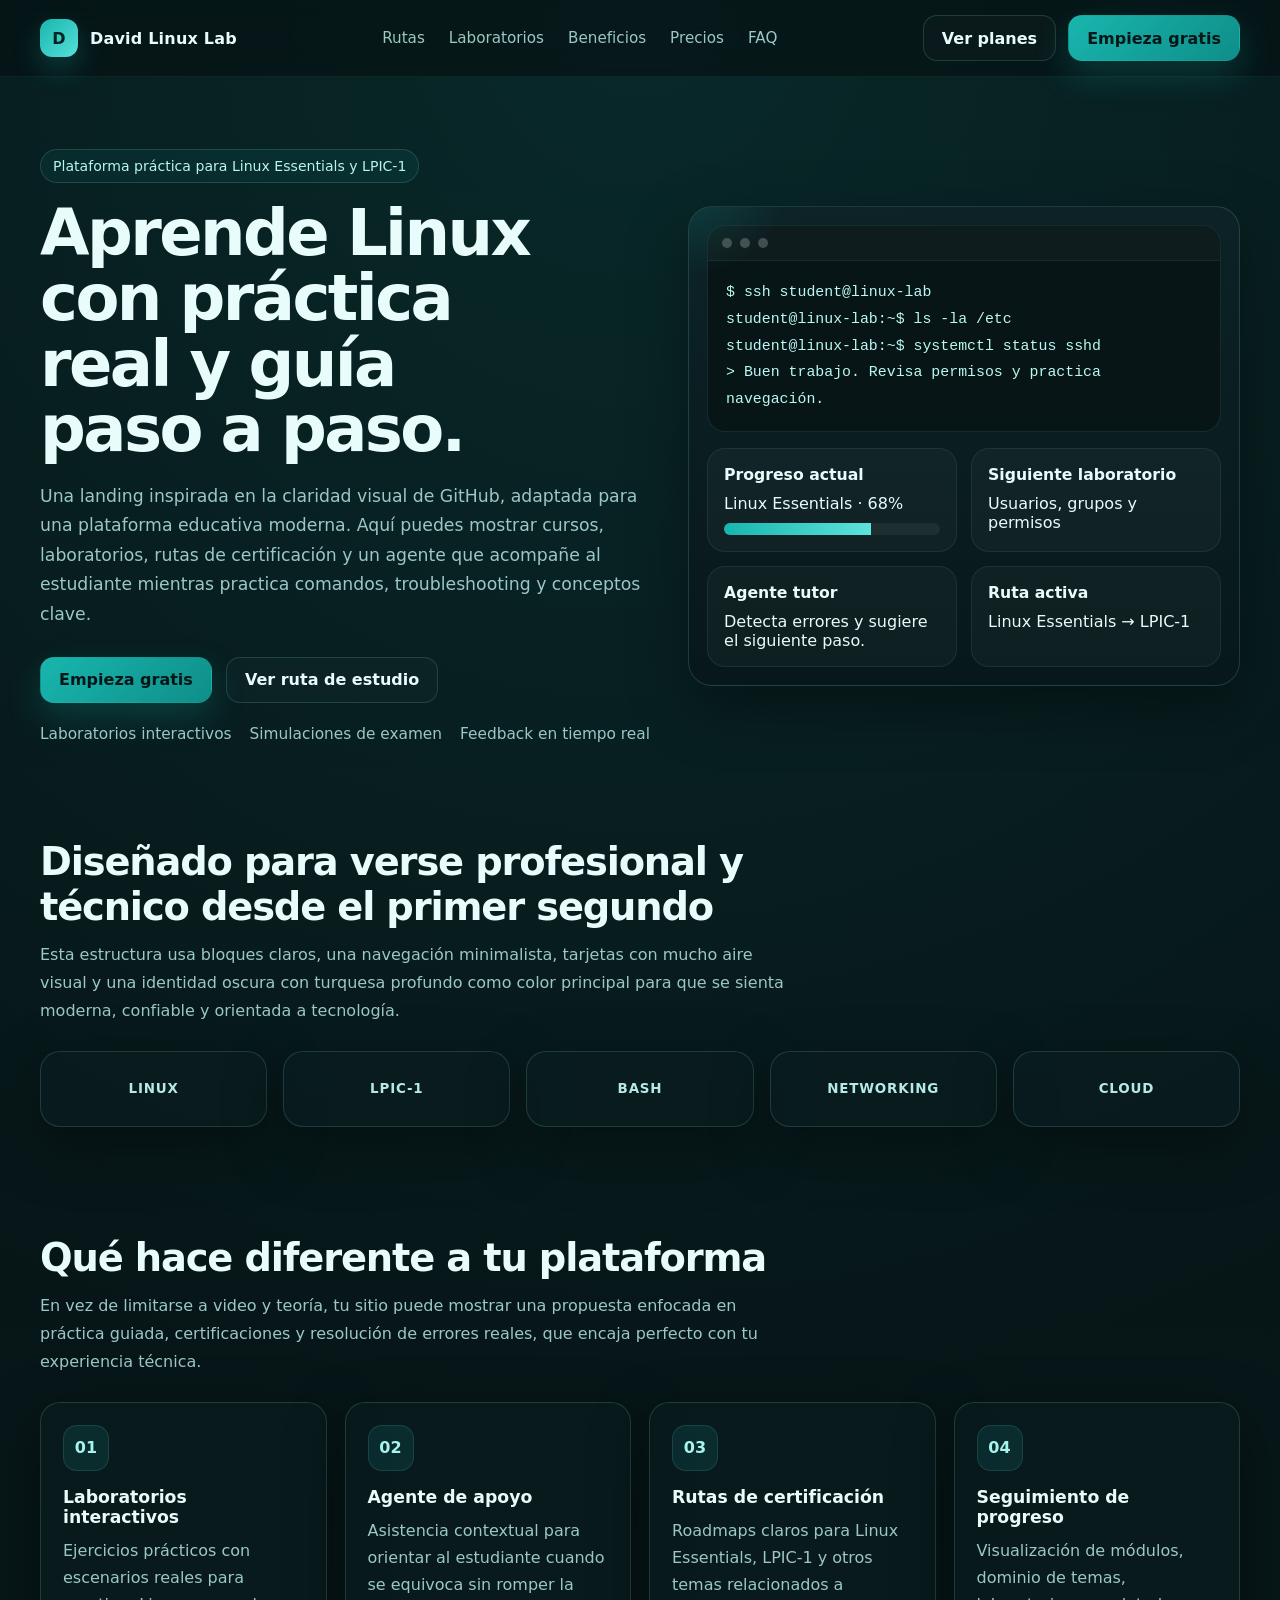
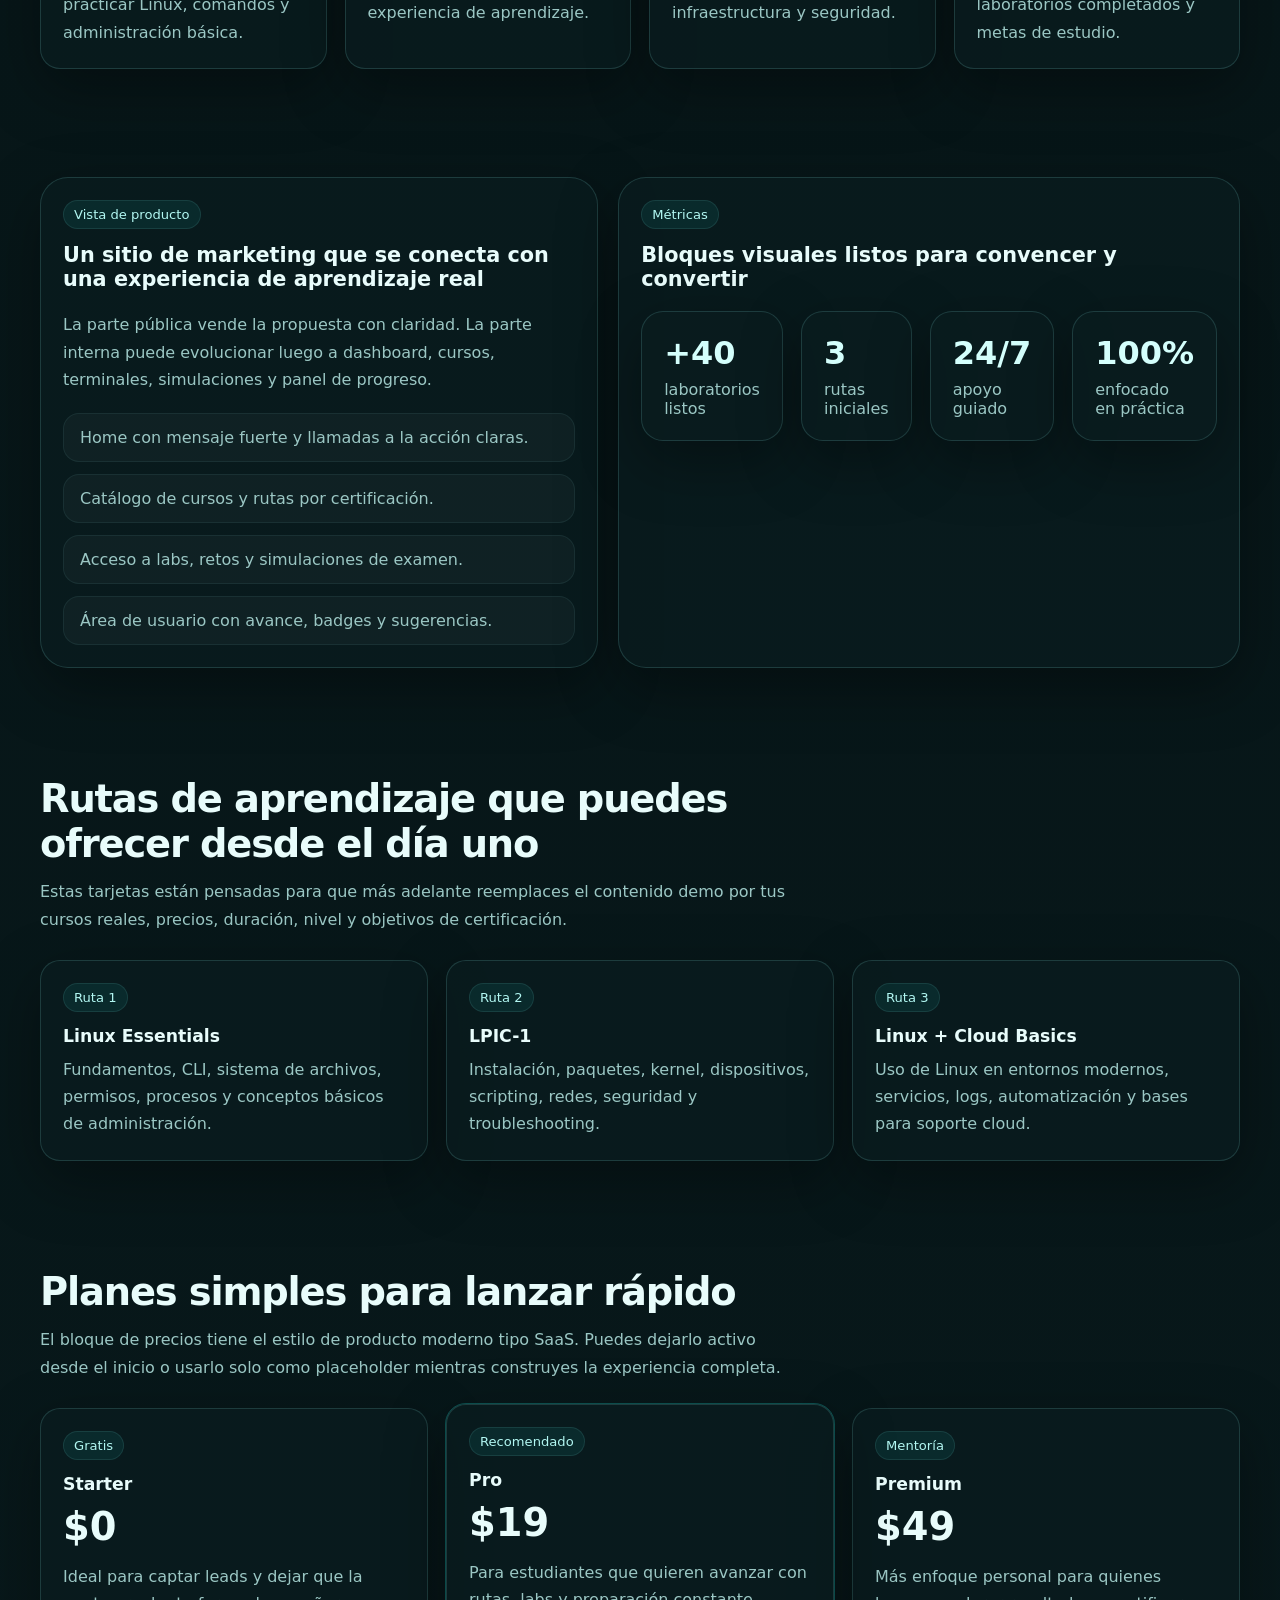
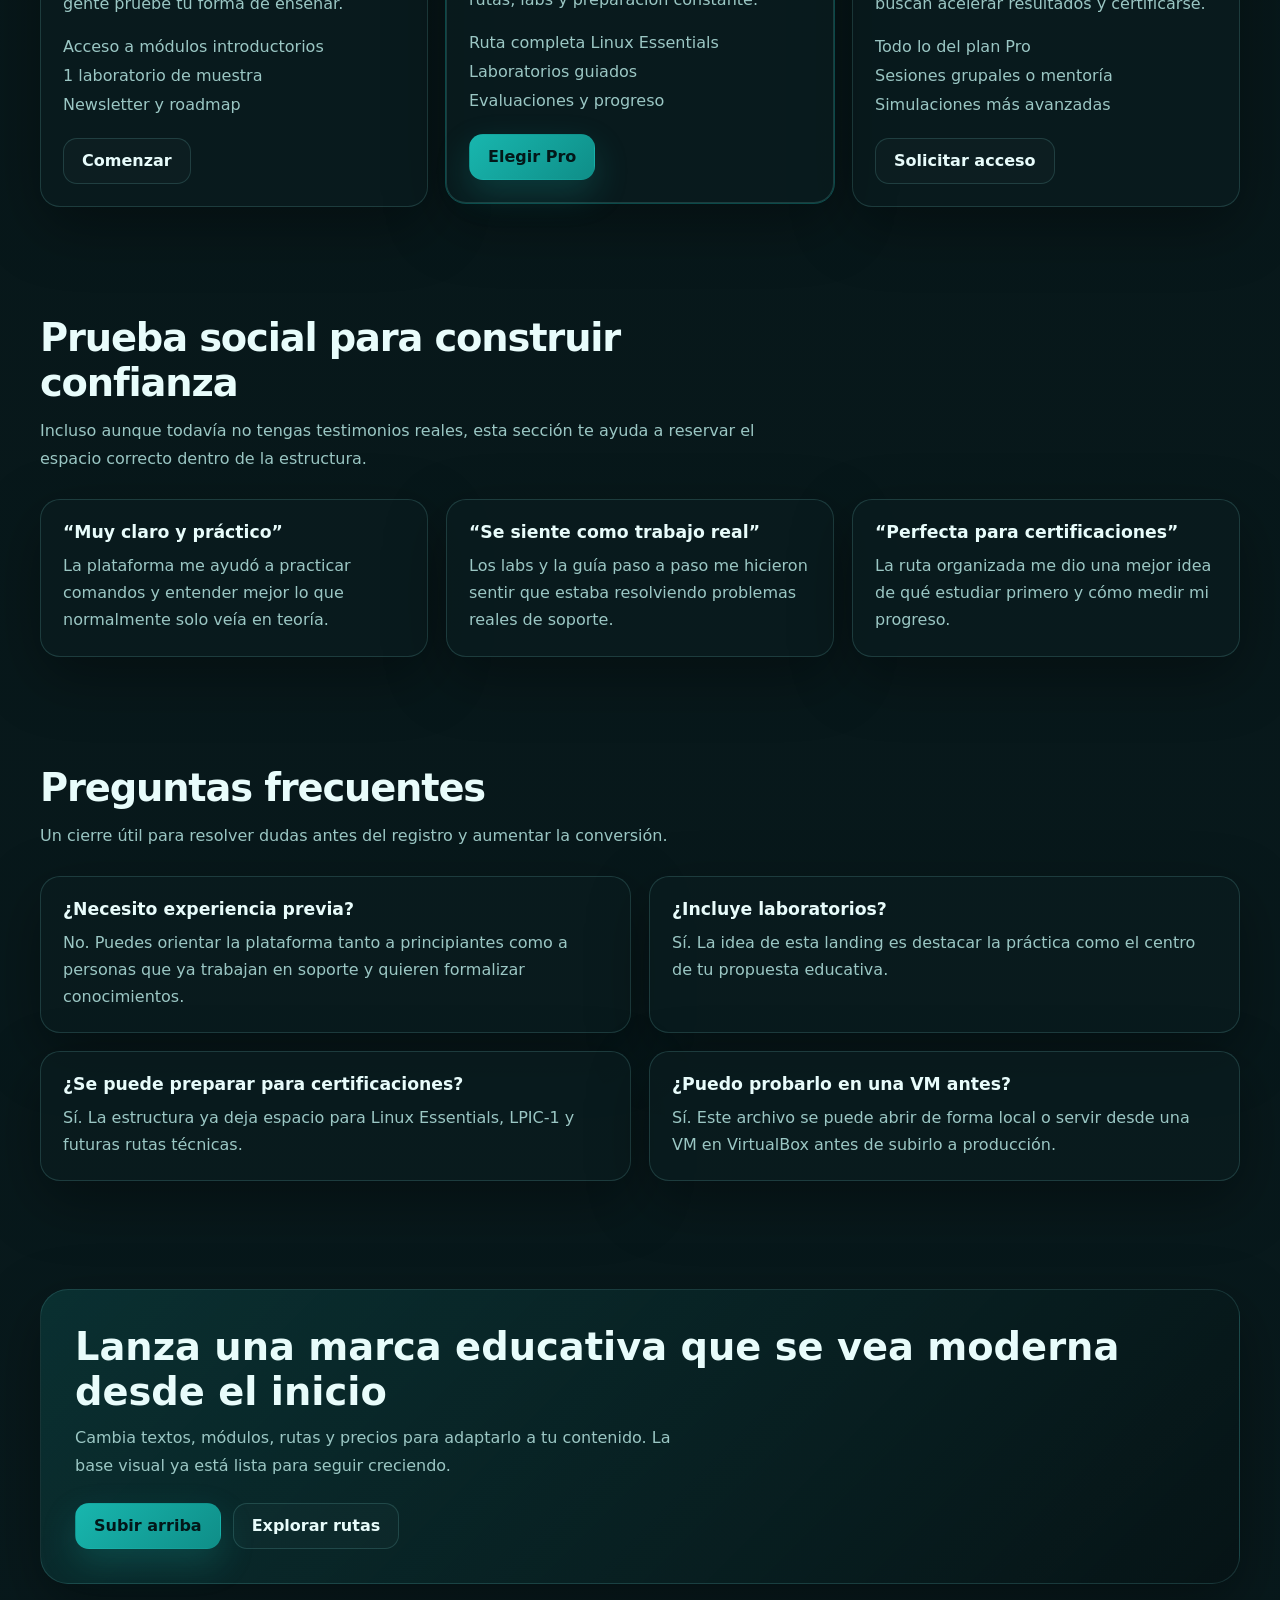
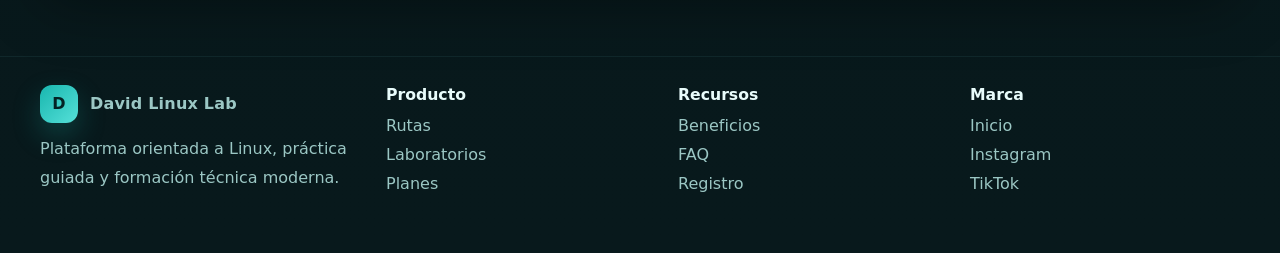
==== index.html @ fc34b19a "First implemenataion, adding 1 version of the HTML" ====
<!DOCTYPE html>
<html lang="es">
<head>
  <meta charset="UTF-8" />
  <meta name="viewport" content="width=device-width, initial-scale=1.0" />
  <title>Plataforma de Educación - Landing</title>
  <style>
    :root {
      --bg: #061214;
      --bg-soft: #0b1c1f;
      --panel: rgba(10, 28, 31, 0.72);
      --panel-strong: #0d2327;
      --text: #e8fcfb;
      --muted: #9bc7c4;
      --primary: #18b6ae;
      --primary-2: #0f8e88;
      --border: rgba(120, 213, 208, 0.18);
      --shadow: 0 20px 60px rgba(0, 0, 0, 0.35);
      --max: 1200px;
      --radius: 20px;
    }

    * { box-sizing: border-box; }
    html { scroll-behavior: smooth; }
    body {
      margin: 0;
      font-family: Inter, ui-sans-serif, system-ui, -apple-system, BlinkMacSystemFont, "Segoe UI", sans-serif;
      background:
        radial-gradient(circle at top, rgba(24, 182, 174, 0.14), transparent 28%),
        linear-gradient(180deg, #061214 0%, #071618 30%, #08191c 100%);
      color: var(--text);
    }

    a { color: inherit; text-decoration: none; }
    img { max-width: 100%; display: block; }

    .container {
      width: min(calc(100% - 32px), var(--max));
      margin: 0 auto;
    }

    .site-header {
      position: sticky;
      top: 0;
      z-index: 50;
      backdrop-filter: blur(14px);
      background: rgba(6, 18, 20, 0.72);
      border-bottom: 1px solid rgba(120, 213, 208, 0.08);
    }

    .nav {
      display: flex;
      align-items: center;
      justify-content: space-between;
      min-height: 76px;
      gap: 24px;
    }

    .brand {
      display: flex;
      align-items: center;
      gap: 12px;
      font-weight: 700;
      letter-spacing: 0.2px;
    }

    .brand-mark {
      width: 38px;
      height: 38px;
      border-radius: 12px;
      background: linear-gradient(135deg, var(--primary), #56e0d9);
      box-shadow: 0 12px 28px rgba(24, 182, 174, 0.25);
      display: grid;
      place-items: center;
      color: #042325;
      font-weight: 900;
    }

    .nav-links {
      display: flex;
      align-items: center;
      gap: 24px;
      color: var(--muted);
      font-size: 0.95rem;
    }

    .nav-links a:hover { color: var(--text); }

    .nav-actions {
      display: flex;
      gap: 12px;
      align-items: center;
    }

    .btn {
      display: inline-flex;
      align-items: center;
      justify-content: center;
      gap: 10px;
      height: 46px;
      padding: 0 18px;
      border-radius: 14px;
      border: 1px solid transparent;
      font-weight: 700;
      transition: 180ms ease;
      cursor: pointer;
      white-space: nowrap;
    }

    .btn-primary {
      background: linear-gradient(135deg, var(--primary), var(--primary-2));
      color: #031719;
      box-shadow: 0 14px 34px rgba(24, 182, 174, 0.22);
    }

    .btn-primary:hover { transform: translateY(-1px); }

    .btn-secondary {
      background: rgba(255,255,255,0.02);
      color: var(--text);
      border-color: var(--border);
    }

    .btn-secondary:hover {
      border-color: rgba(120, 213, 208, 0.32);
      background: rgba(255,255,255,0.04);
    }

    .hero {
      padding: 72px 0 42px;
    }

    .hero-grid {
      display: grid;
      grid-template-columns: 1.05fr 0.95fr;
      gap: 38px;
      align-items: center;
    }

    .eyebrow {
      display: inline-flex;
      align-items: center;
      gap: 10px;
      padding: 8px 12px;
      border-radius: 999px;
      border: 1px solid var(--border);
      color: #b9f4f0;
      background: rgba(24, 182, 174, 0.08);
      font-size: 0.88rem;
      margin-bottom: 18px;
    }

    h1 {
      margin: 0;
      font-size: clamp(2.6rem, 5vw, 4.8rem);
      line-height: 1.02;
      letter-spacing: -0.04em;
      max-width: 12ch;
    }

    .hero p {
      color: var(--muted);
      font-size: 1.08rem;
      line-height: 1.7;
      max-width: 62ch;
      margin: 20px 0 28px;
    }

    .hero-actions {
      display: flex;
      gap: 14px;
      flex-wrap: wrap;
      margin-bottom: 22px;
    }

    .hero-meta {
      display: flex;
      flex-wrap: wrap;
      gap: 18px;
      color: var(--muted);
      font-size: 0.96rem;
    }

    .hero-card {
      background: linear-gradient(180deg, rgba(13, 35, 39, 0.95), rgba(8, 24, 26, 0.95));
      border: 1px solid var(--border);
      border-radius: 24px;
      padding: 18px;
      box-shadow: var(--shadow);
      position: relative;
      overflow: hidden;
    }

    .hero-card::before {
      content: "";
      position: absolute;
      inset: -30% auto auto -20%;
      width: 220px;
      height: 220px;
      background: radial-gradient(circle, rgba(24, 182, 174, 0.22), transparent 65%);
      pointer-events: none;
    }

    .terminal {
      background: #071517;
      border: 1px solid rgba(120, 213, 208, 0.12);
      border-radius: 18px;
      overflow: hidden;
      margin-bottom: 16px;
    }

    .terminal-bar {
      display: flex;
      align-items: center;
      gap: 8px;
      padding: 12px 14px;
      background: rgba(255,255,255,0.03);
      border-bottom: 1px solid rgba(120, 213, 208, 0.08);
    }

    .dot {
      width: 10px;
      height: 10px;
      border-radius: 999px;
      background: rgba(255,255,255,0.22);
    }

    .terminal-body {
      padding: 18px;
      font-family: ui-monospace, SFMono-Regular, Menlo, Monaco, Consolas, monospace;
      color: #baf8f3;
      font-size: 0.93rem;
      line-height: 1.8;
    }

    .dashboard-grid {
      display: grid;
      grid-template-columns: 1fr 1fr;
      gap: 14px;
    }

    .mini-card {
      background: rgba(255,255,255,0.03);
      border: 1px solid rgba(120, 213, 208, 0.1);
      border-radius: 18px;
      padding: 16px;
    }

    .mini-card h4 {
      margin: 0 0 10px;
      font-size: 0.98rem;
    }

    .progress {
      height: 12px;
      background: rgba(255,255,255,0.06);
      border-radius: 999px;
      overflow: hidden;
      margin-top: 10px;
    }

    .progress > span {
      display: block;
      width: 68%;
      height: 100%;
      background: linear-gradient(90deg, var(--primary), #5ce3dc);
    }

    .section {
      padding: 54px 0;
    }

    .section-heading {
      max-width: 760px;
      margin-bottom: 26px;
    }

    .section-heading h2 {
      margin: 0 0 12px;
      font-size: clamp(2rem, 3vw, 3rem);
      letter-spacing: -0.03em;
    }

    .section-heading p {
      margin: 0;
      color: var(--muted);
      line-height: 1.75;
    }

    .logos {
      display: grid;
      grid-template-columns: repeat(5, 1fr);
      gap: 16px;
    }

    .logo-box,
    .feature-card,
    .path-card,
    .pricing-card,
    .testimonial,
    .faq-item {
      background: var(--panel);
      border: 1px solid var(--border);
      border-radius: var(--radius);
      box-shadow: var(--shadow);
    }

    .logo-box {
      min-height: 76px;
      display: grid;
      place-items: center;
      color: #b4e9e6;
      font-weight: 700;
      letter-spacing: 0.06em;
      text-transform: uppercase;
      font-size: 0.84rem;
    }

    .feature-grid,
    .paths-grid,
    .pricing-grid,
    .testimonial-grid,
    .faq-grid,
    .stats-grid {
      display: grid;
      gap: 18px;
    }

    .feature-grid {
      grid-template-columns: repeat(4, 1fr);
    }

    .feature-card,
    .path-card,
    .pricing-card,
    .testimonial,
    .faq-item {
      padding: 22px;
    }

    .feature-icon {
      width: 46px;
      height: 46px;
      display: grid;
      place-items: center;
      border-radius: 14px;
      margin-bottom: 16px;
      background: rgba(24, 182, 174, 0.12);
      border: 1px solid rgba(120, 213, 208, 0.14);
      color: #a7f4ef;
      font-weight: 800;
    }

    .feature-card h3,
    .path-card h3,
    .pricing-card h3,
    .testimonial h3,
    .faq-item h3 {
      margin: 0 0 10px;
      font-size: 1.08rem;
    }

    .feature-card p,
    .path-card p,
    .pricing-card p,
    .testimonial p,
    .faq-item p {
      margin: 0;
      color: var(--muted);
      line-height: 1.7;
    }

    .showcase {
      display: grid;
      grid-template-columns: 1fr 1fr;
      gap: 20px;
      align-items: stretch;
    }

    .showcase-panel {
      background: var(--panel);
      border: 1px solid var(--border);
      border-radius: 28px;
      padding: 22px;
      box-shadow: var(--shadow);
    }

    .showcase-panel h3 {
      margin-top: 0;
      font-size: 1.3rem;
    }

    .showcase-list {
      display: grid;
      gap: 12px;
      margin-top: 20px;
    }

    .showcase-item {
      padding: 14px 16px;
      border-radius: 16px;
      background: rgba(255,255,255,0.03);
      border: 1px solid rgba(120, 213, 208, 0.09);
      color: var(--muted);
    }

    .stats-grid {
      grid-template-columns: repeat(4, 1fr);
      margin-top: 20px;
    }

    .stat-card {
      padding: 22px;
      border-radius: 22px;
      background: var(--panel);
      border: 1px solid var(--border);
      box-shadow: var(--shadow);
    }

    .stat-card strong {
      display: block;
      font-size: 2rem;
      margin-bottom: 8px;
      color: #d4fffc;
    }

    .paths-grid {
      grid-template-columns: repeat(3, 1fr);
    }

    .tag {
      display: inline-flex;
      padding: 6px 10px;
      border-radius: 999px;
      background: rgba(24, 182, 174, 0.1);
      border: 1px solid rgba(120, 213, 208, 0.12);
      color: #b2f7f2;
      font-size: 0.82rem;
      margin-bottom: 14px;
    }

    .pricing-grid {
      grid-template-columns: repeat(3, 1fr);
      align-items: stretch;
    }

    .pricing-card.featured {
      outline: 1px solid rgba(24, 182, 174, 0.35);
      transform: translateY(-4px);
    }

    .price {
      font-size: 2.4rem;
      font-weight: 800;
      margin: 10px 0 14px;
    }

    .pricing-list {
      display: grid;
      gap: 10px;
      margin: 20px 0 24px;
      color: var(--muted);
    }

    .testimonial-grid {
      grid-template-columns: repeat(3, 1fr);
    }

    .faq-grid {
      grid-template-columns: 1fr 1fr;
    }

    .cta {
      padding-bottom: 72px;
    }

    .cta-box {
      background: linear-gradient(135deg, rgba(24, 182, 174, 0.15), rgba(6, 18, 20, 0.7));
      border: 1px solid rgba(120, 213, 208, 0.16);
      border-radius: 28px;
      padding: 34px;
      box-shadow: var(--shadow);
      display: flex;
      align-items: center;
      justify-content: space-between;
      gap: 24px;
      flex-wrap: wrap;
    }

    .site-footer {
      border-top: 1px solid rgba(120, 213, 208, 0.08);
      padding: 28px 0 50px;
      color: var(--muted);
    }

    .footer-grid {
      display: grid;
      grid-template-columns: 1.2fr 1fr 1fr 1fr;
      gap: 22px;
    }

    .footer-grid h4 {
      margin: 0 0 12px;
      color: var(--text);
      font-size: 0.98rem;
    }

    .footer-grid a {
      display: block;
      color: var(--muted);
      margin-bottom: 10px;
    }

    .footer-grid a:hover { color: var(--text); }

    .mobile-toggle {
      display: none;
      background: transparent;
      border: 1px solid var(--border);
      color: var(--text);
      width: 46px;
      height: 46px;
      border-radius: 14px;
      cursor: pointer;
    }

    @media (max-width: 1024px) {
      .hero-grid,
      .showcase,
      .feature-grid,
      .paths-grid,
      .pricing-grid,
      .testimonial-grid,
      .stats-grid,
      .footer-grid,
      .logos,
      .faq-grid {
        grid-template-columns: 1fr 1fr;
      }

      .hero-grid { grid-template-columns: 1fr; }
    }

    @media (max-width: 760px) {
      .nav-links,
      .nav-actions .btn-secondary {
        display: none;
      }

      .mobile-toggle { display: inline-grid; place-items: center; }

      .nav.menu-open .nav-links {
        display: grid;
        position: absolute;
        left: 16px;
        right: 16px;
        top: 82px;
        background: rgba(6, 18, 20, 0.98);
        border: 1px solid var(--border);
        border-radius: 18px;
        padding: 18px;
        gap: 14px;
      }

      .logos,
      .feature-grid,
      .paths-grid,
      .pricing-grid,
      .testimonial-grid,
      .stats-grid,
      .footer-grid,
      .faq-grid,
      .dashboard-grid {
        grid-template-columns: 1fr;
      }

      .cta-box { padding: 24px; }
      .hero { padding-top: 48px; }
      h1 { max-width: 100%; }
    }
  </style>
</head>
<body>
  <header class="site-header">
    <div class="container nav" id="nav">
      <a class="brand" href="#inicio">
        <span class="brand-mark">D</span>
        <span>David Linux Lab</span>
      </a>

      <nav class="nav-links">
        <a href="#rutas">Rutas</a>
        <a href="#labs">Laboratorios</a>
        <a href="#beneficios">Beneficios</a>
        <a href="#precios">Precios</a>
        <a href="#faq">FAQ</a>
      </nav>

      <div class="nav-actions">
        <a class="btn btn-secondary" href="#precios">Ver planes</a>
        <a class="btn btn-primary" href="#cta">Empieza gratis</a>
        <button class="mobile-toggle" id="mobileToggle" aria-label="Abrir menú">☰</button>
      </div>
    </div>
  </header>

  <main>
    <section class="hero" id="inicio">
      <div class="container hero-grid">
        <div>
          <div class="eyebrow">Plataforma práctica para Linux Essentials y LPIC-1</div>
          <h1>Aprende Linux con práctica real y guía paso a paso.</h1>
          <p>
            Una landing inspirada en la claridad visual de GitHub, adaptada para una plataforma educativa moderna.
            Aquí puedes mostrar cursos, laboratorios, rutas de certificación y un agente que acompañe al estudiante
            mientras practica comandos, troubleshooting y conceptos clave.
          </p>

          <div class="hero-actions">
            <a class="btn btn-primary" href="#cta">Empieza gratis</a>
            <a class="btn btn-secondary" href="#rutas">Ver ruta de estudio</a>
          </div>

          <div class="hero-meta">
            <span>Laboratorios interactivos</span>
            <span>Simulaciones de examen</span>
            <span>Feedback en tiempo real</span>
          </div>
        </div>

        <div class="hero-card">
          <div class="terminal">
            <div class="terminal-bar">
              <span class="dot"></span>
              <span class="dot"></span>
              <span class="dot"></span>
            </div>
            <div class="terminal-body">
              <div>$ ssh student@linux-lab</div>
              <div>student@linux-lab:~$ ls -la /etc</div>
              <div>student@linux-lab:~$ systemctl status sshd</div>
              <div>> Buen trabajo. Revisa permisos y practica navegación.</div>
            </div>
          </div>

          <div class="dashboard-grid">
            <div class="mini-card">
              <h4>Progreso actual</h4>
              <div>Linux Essentials · 68%</div>
              <div class="progress"><span></span></div>
            </div>
            <div class="mini-card">
              <h4>Siguiente laboratorio</h4>
              <div>Usuarios, grupos y permisos</div>
            </div>
            <div class="mini-card">
              <h4>Agente tutor</h4>
              <div>Detecta errores y sugiere el siguiente paso.</div>
            </div>
            <div class="mini-card">
              <h4>Ruta activa</h4>
              <div>Linux Essentials → LPIC-1</div>
            </div>
          </div>
        </div>
      </div>
    </section>

    <section class="section">
      <div class="container">
        <div class="section-heading">
          <h2>Diseñado para verse profesional y técnico desde el primer segundo</h2>
          <p>
            Esta estructura usa bloques claros, una navegación minimalista, tarjetas con mucho aire visual y una identidad
            oscura con turquesa profundo como color principal para que se sienta moderna, confiable y orientada a tecnología.
          </p>
        </div>
        <div class="logos">
          <div class="logo-box">Linux</div>
          <div class="logo-box">LPIC-1</div>
          <div class="logo-box">Bash</div>
          <div class="logo-box">Networking</div>
          <div class="logo-box">Cloud</div>
        </div>
      </div>
    </section>

    <section class="section" id="beneficios">
      <div class="container">
        <div class="section-heading">
          <h2>Qué hace diferente a tu plataforma</h2>
          <p>
            En vez de limitarse a video y teoría, tu sitio puede mostrar una propuesta enfocada en práctica guiada, certificaciones
            y resolución de errores reales, que encaja perfecto con tu experiencia técnica.
          </p>
        </div>

        <div class="feature-grid">
          <article class="feature-card">
            <div class="feature-icon">01</div>
            <h3>Laboratorios interactivos</h3>
            <p>Ejercicios prácticos con escenarios reales para practicar Linux, comandos y administración básica.</p>
          </article>
          <article class="feature-card">
            <div class="feature-icon">02</div>
            <h3>Agente de apoyo</h3>
            <p>Asistencia contextual para orientar al estudiante cuando se equivoca sin romper la experiencia de aprendizaje.</p>
          </article>
          <article class="feature-card">
            <div class="feature-icon">03</div>
            <h3>Rutas de certificación</h3>
            <p>Roadmaps claros para Linux Essentials, LPIC-1 y otros temas relacionados a infraestructura y seguridad.</p>
          </article>
          <article class="feature-card">
            <div class="feature-icon">04</div>
            <h3>Seguimiento de progreso</h3>
            <p>Visualización de módulos, dominio de temas, laboratorios completados y metas de estudio.</p>
          </article>
        </div>
      </div>
    </section>

    <section class="section" id="labs">
      <div class="container showcase">
        <div class="showcase-panel">
          <span class="tag">Vista de producto</span>
          <h3>Un sitio de marketing que se conecta con una experiencia de aprendizaje real</h3>
          <p style="color: var(--muted); line-height: 1.7;">
            La parte pública vende la propuesta con claridad. La parte interna puede evolucionar luego a dashboard, cursos,
            terminales, simulaciones y panel de progreso.
          </p>
          <div class="showcase-list">
            <div class="showcase-item">Home con mensaje fuerte y llamadas a la acción claras.</div>
            <div class="showcase-item">Catálogo de cursos y rutas por certificación.</div>
            <div class="showcase-item">Acceso a labs, retos y simulaciones de examen.</div>
            <div class="showcase-item">Área de usuario con avance, badges y sugerencias.</div>
          </div>
        </div>

        <div class="showcase-panel">
          <span class="tag">Métricas</span>
          <h3>Bloques visuales listos para convencer y convertir</h3>
          <div class="stats-grid">
            <div class="stat-card">
              <strong>+40</strong>
              <span style="color: var(--muted);">laboratorios listos</span>
            </div>
            <div class="stat-card">
              <strong>3</strong>
              <span style="color: var(--muted);">rutas iniciales</span>
            </div>
            <div class="stat-card">
              <strong>24/7</strong>
              <span style="color: var(--muted);">apoyo guiado</span>
            </div>
            <div class="stat-card">
              <strong>100%</strong>
              <span style="color: var(--muted);">enfocado en práctica</span>
            </div>
          </div>
        </div>
      </div>
    </section>

    <section class="section" id="rutas">
      <div class="container">
        <div class="section-heading">
          <h2>Rutas de aprendizaje que puedes ofrecer desde el día uno</h2>
          <p>
            Estas tarjetas están pensadas para que más adelante reemplaces el contenido demo por tus cursos reales,
            precios, duración, nivel y objetivos de certificación.
          </p>
        </div>

        <div class="paths-grid">
          <article class="path-card">
            <span class="tag">Ruta 1</span>
            <h3>Linux Essentials</h3>
            <p>Fundamentos, CLI, sistema de archivos, permisos, procesos y conceptos básicos de administración.</p>
          </article>
          <article class="path-card">
            <span class="tag">Ruta 2</span>
            <h3>LPIC-1</h3>
            <p>Instalación, paquetes, kernel, dispositivos, scripting, redes, seguridad y troubleshooting.</p>
          </article>
          <article class="path-card">
            <span class="tag">Ruta 3</span>
            <h3>Linux + Cloud Basics</h3>
            <p>Uso de Linux en entornos modernos, servicios, logs, automatización y bases para soporte cloud.</p>
          </article>
        </div>
      </div>
    </section>

    <section class="section" id="precios">
      <div class="container">
        <div class="section-heading">
          <h2>Planes simples para lanzar rápido</h2>
          <p>
            El bloque de precios tiene el estilo de producto moderno tipo SaaS. Puedes dejarlo activo desde el inicio o usarlo
            solo como placeholder mientras construyes la experiencia completa.
          </p>
        </div>

        <div class="pricing-grid">
          <article class="pricing-card">
            <span class="tag">Gratis</span>
            <h3>Starter</h3>
            <div class="price">$0</div>
            <p>Ideal para captar leads y dejar que la gente pruebe tu forma de enseñar.</p>
            <div class="pricing-list">
              <span>Acceso a módulos introductorios</span>
              <span>1 laboratorio de muestra</span>
              <span>Newsletter y roadmap</span>
            </div>
            <a class="btn btn-secondary" href="#cta">Comenzar</a>
          </article>

          <article class="pricing-card featured">
            <span class="tag">Recomendado</span>
            <h3>Pro</h3>
            <div class="price">$19</div>
            <p>Para estudiantes que quieren avanzar con rutas, labs y preparación constante.</p>
            <div class="pricing-list">
              <span>Ruta completa Linux Essentials</span>
              <span>Laboratorios guiados</span>
              <span>Evaluaciones y progreso</span>
            </div>
            <a class="btn btn-primary" href="#cta">Elegir Pro</a>
          </article>

          <article class="pricing-card">
            <span class="tag">Mentoría</span>
            <h3>Premium</h3>
            <div class="price">$49</div>
            <p>Más enfoque personal para quienes buscan acelerar resultados y certificarse.</p>
            <div class="pricing-list">
              <span>Todo lo del plan Pro</span>
              <span>Sesiones grupales o mentoría</span>
              <span>Simulaciones más avanzadas</span>
            </div>
            <a class="btn btn-secondary" href="#cta">Solicitar acceso</a>
          </article>
        </div>
      </div>
    </section>

    <section class="section">
      <div class="container">
        <div class="section-heading">
          <h2>Prueba social para construir confianza</h2>
          <p>
            Incluso aunque todavía no tengas testimonios reales, esta sección te ayuda a reservar el espacio correcto dentro de la estructura.
          </p>
        </div>

        <div class="testimonial-grid">
          <article class="testimonial">
            <h3>“Muy claro y práctico”</h3>
            <p>La plataforma me ayudó a practicar comandos y entender mejor lo que normalmente solo veía en teoría.</p>
          </article>
          <article class="testimonial">
            <h3>“Se siente como trabajo real”</h3>
            <p>Los labs y la guía paso a paso me hicieron sentir que estaba resolviendo problemas reales de soporte.</p>
          </article>
          <article class="testimonial">
            <h3>“Perfecta para certificaciones”</h3>
            <p>La ruta organizada me dio una mejor idea de qué estudiar primero y cómo medir mi progreso.</p>
          </article>
        </div>
      </div>
    </section>

    <section class="section" id="faq">
      <div class="container">
        <div class="section-heading">
          <h2>Preguntas frecuentes</h2>
          <p>Un cierre útil para resolver dudas antes del registro y aumentar la conversión.</p>
        </div>

        <div class="faq-grid">
          <article class="faq-item">
            <h3>¿Necesito experiencia previa?</h3>
            <p>No. Puedes orientar la plataforma tanto a principiantes como a personas que ya trabajan en soporte y quieren formalizar conocimientos.</p>
          </article>
          <article class="faq-item">
            <h3>¿Incluye laboratorios?</h3>
            <p>Sí. La idea de esta landing es destacar la práctica como el centro de tu propuesta educativa.</p>
          </article>
          <article class="faq-item">
            <h3>¿Se puede preparar para certificaciones?</h3>
            <p>Sí. La estructura ya deja espacio para Linux Essentials, LPIC-1 y futuras rutas técnicas.</p>
          </article>
          <article class="faq-item">
            <h3>¿Puedo probarlo en una VM antes?</h3>
            <p>Sí. Este archivo se puede abrir de forma local o servir desde una VM en VirtualBox antes de subirlo a producción.</p>
          </article>
        </div>
      </div>
    </section>

    <section class="section cta" id="cta">
      <div class="container">
        <div class="cta-box">
          <div>
            <h2 style="margin:0 0 10px; font-size: clamp(1.8rem, 3vw, 2.6rem);">Lanza una marca educativa que se vea moderna desde el inicio</h2>
            <p style="margin:0; color: var(--muted); line-height: 1.7; max-width: 60ch;">
              Cambia textos, módulos, rutas y precios para adaptarlo a tu contenido. La base visual ya está lista para seguir creciendo.
            </p>
          </div>
          <div style="display:flex; gap: 12px; flex-wrap: wrap;">
            <a class="btn btn-primary" href="#inicio">Subir arriba</a>
            <a class="btn btn-secondary" href="#rutas">Explorar rutas</a>
          </div>
        </div>
      </div>
    </section>
  </main>

  <footer class="site-footer">
    <div class="container footer-grid">
      <div>
        <div class="brand" style="margin-bottom: 12px;">
          <span class="brand-mark">D</span>
          <span>David Linux Lab</span>
        </div>
        <p style="margin:0; line-height:1.8; color: var(--muted);">
          Plataforma orientada a Linux, práctica guiada y formación técnica moderna.
        </p>
      </div>
      <div>
        <h4>Producto</h4>
        <a href="#rutas">Rutas</a>
        <a href="#labs">Laboratorios</a>
        <a href="#precios">Planes</a>
      </div>
      <div>
        <h4>Recursos</h4>
        <a href="#beneficios">Beneficios</a>
        <a href="#faq">FAQ</a>
        <a href="#cta">Registro</a>
      </div>
      <div>
        <h4>Marca</h4>
        <a href="#inicio">Inicio</a>
        <a href="#">Instagram</a>
        <a href="#">TikTok</a>
      </div>
    </div>
  </footer>

  <script>
    const nav = document.getElementById('nav');
    const mobileToggle = document.getElementById('mobileToggle');

    mobileToggle?.addEventListener('click', () => {
      nav.classList.toggle('menu-open');
    });
  </script>
</body>
</html>
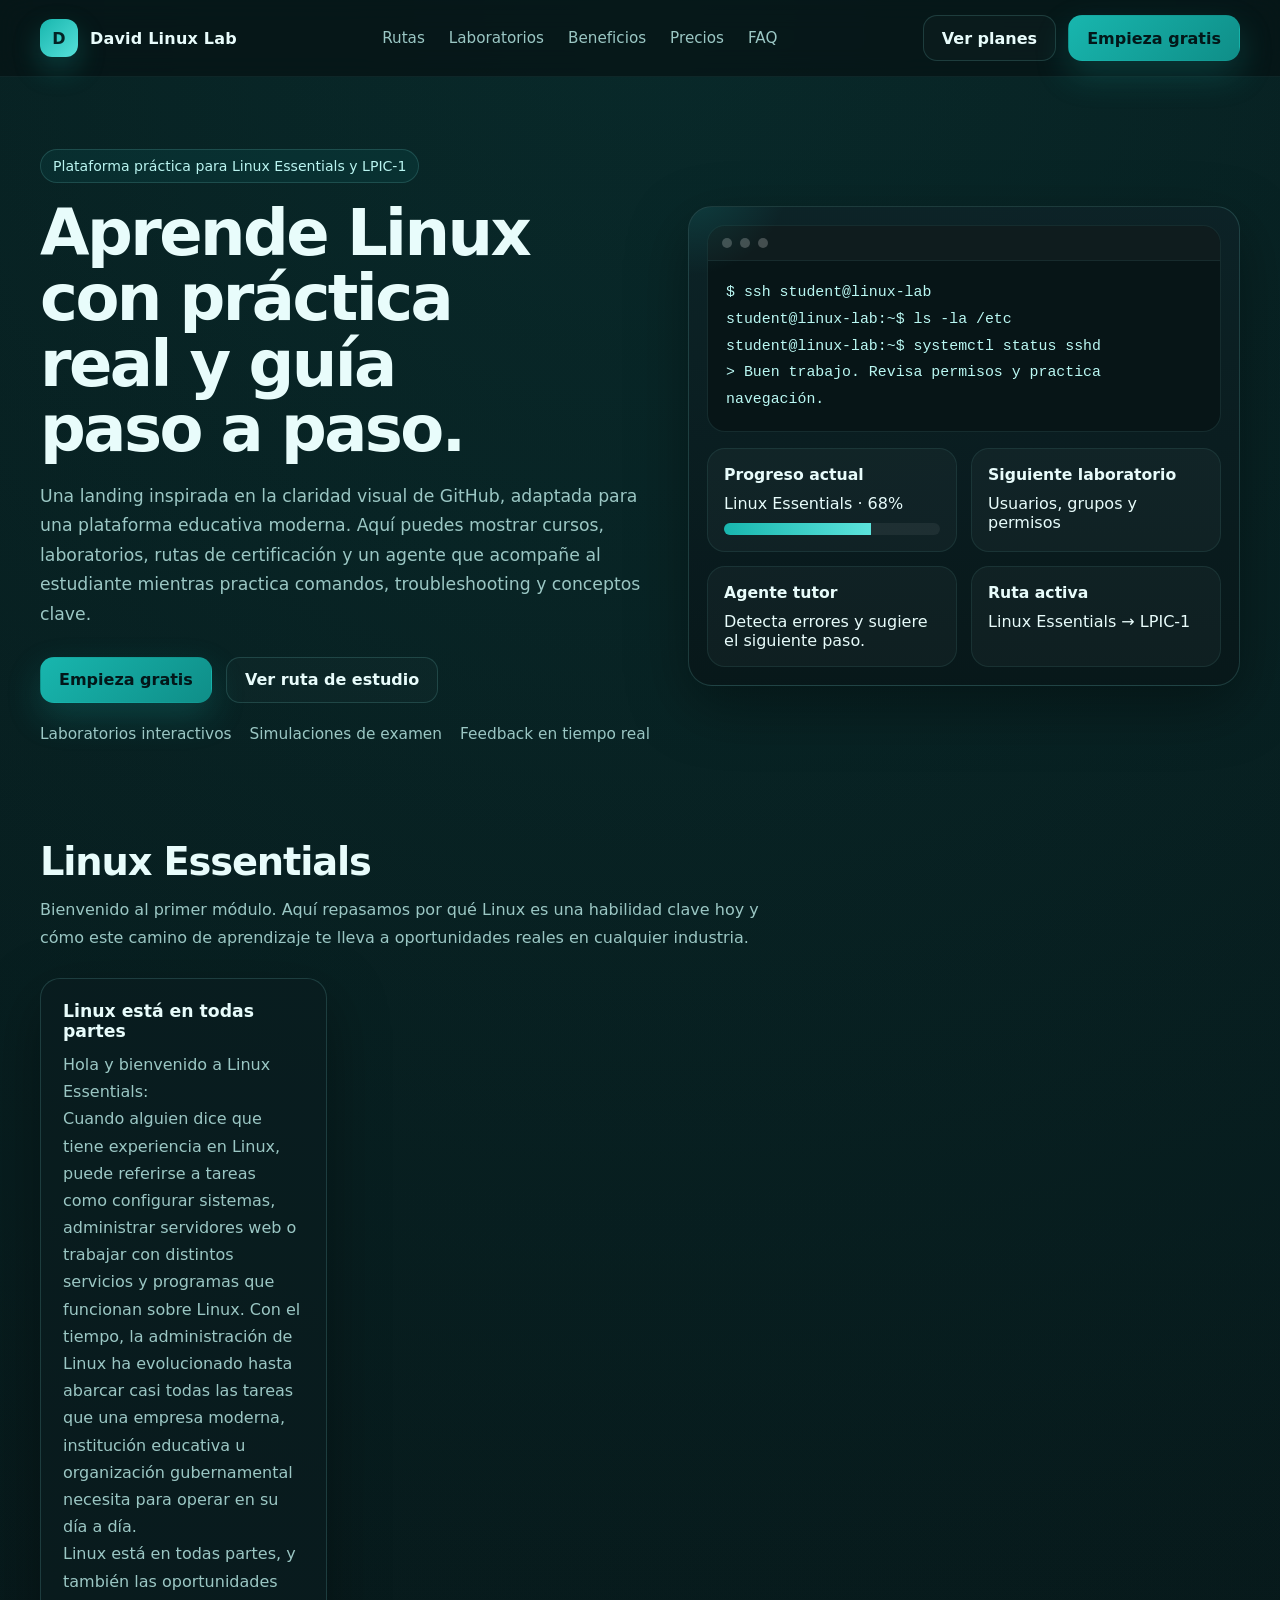
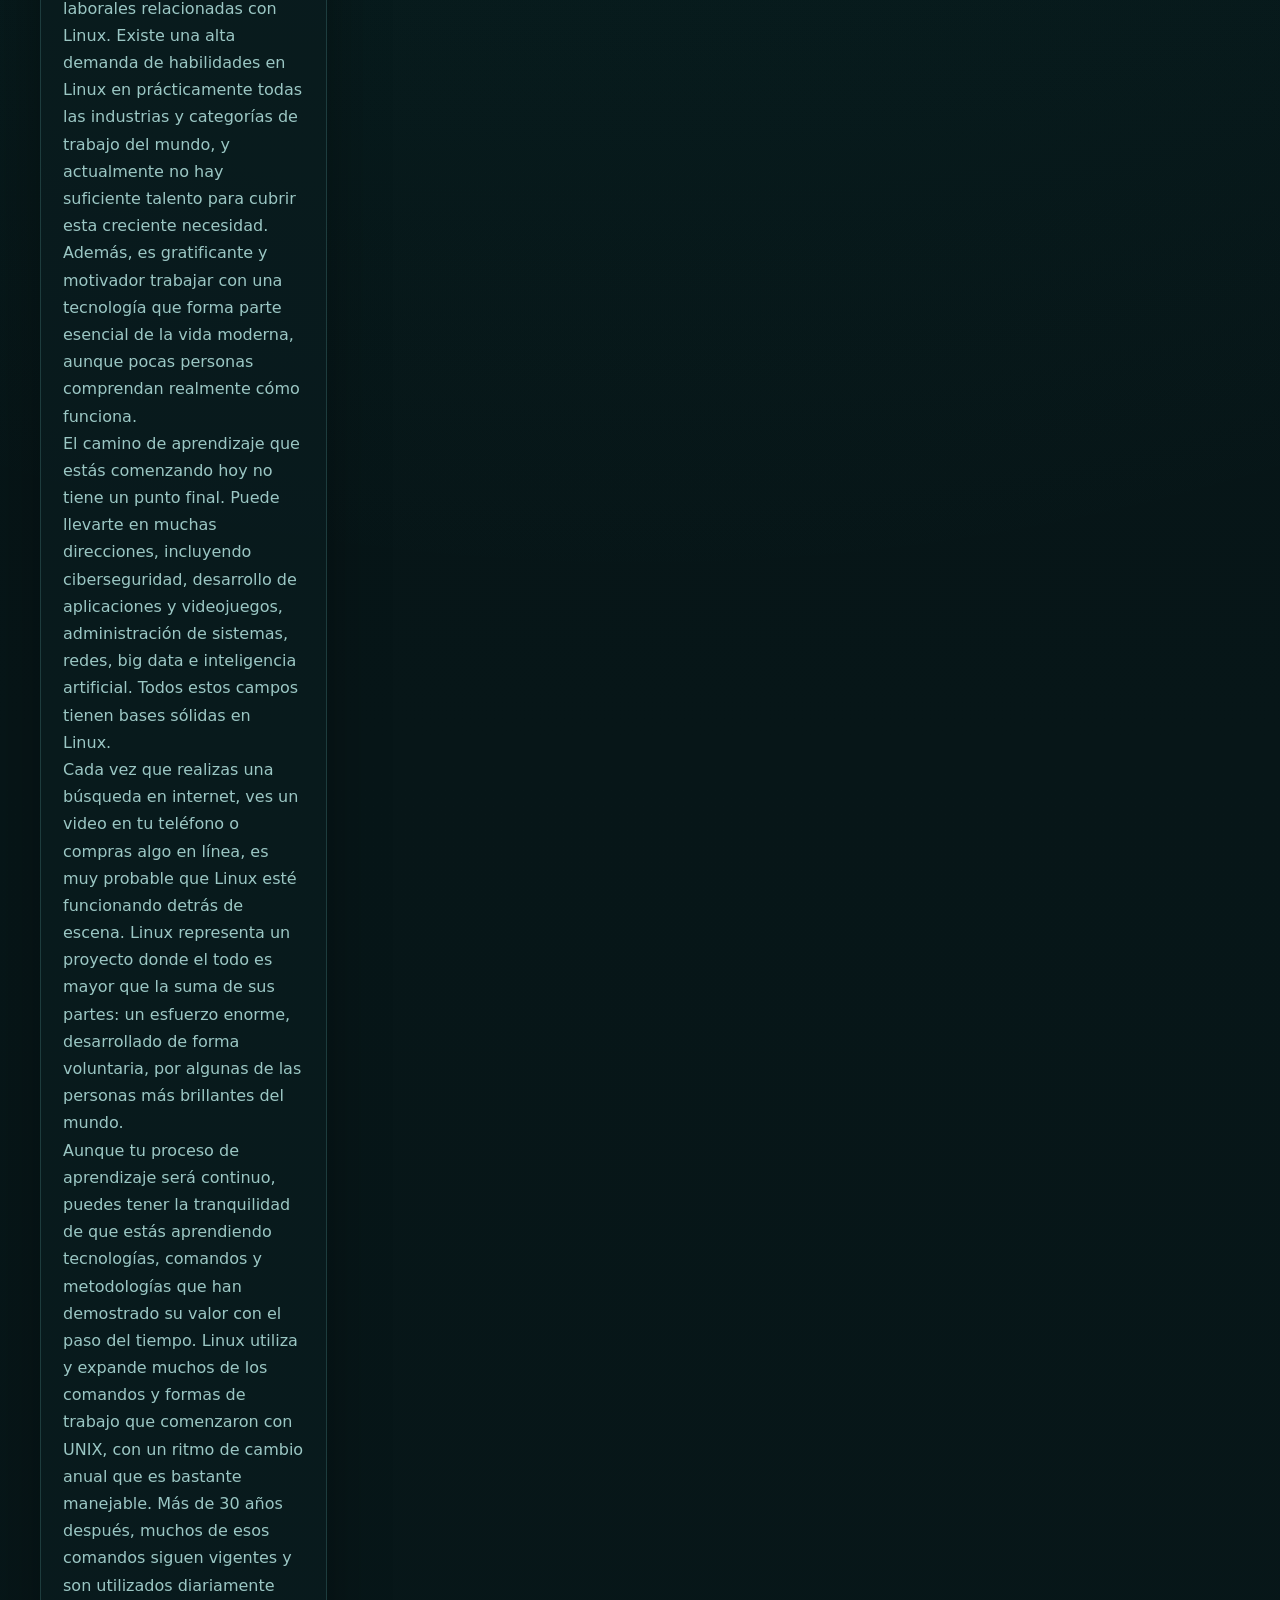
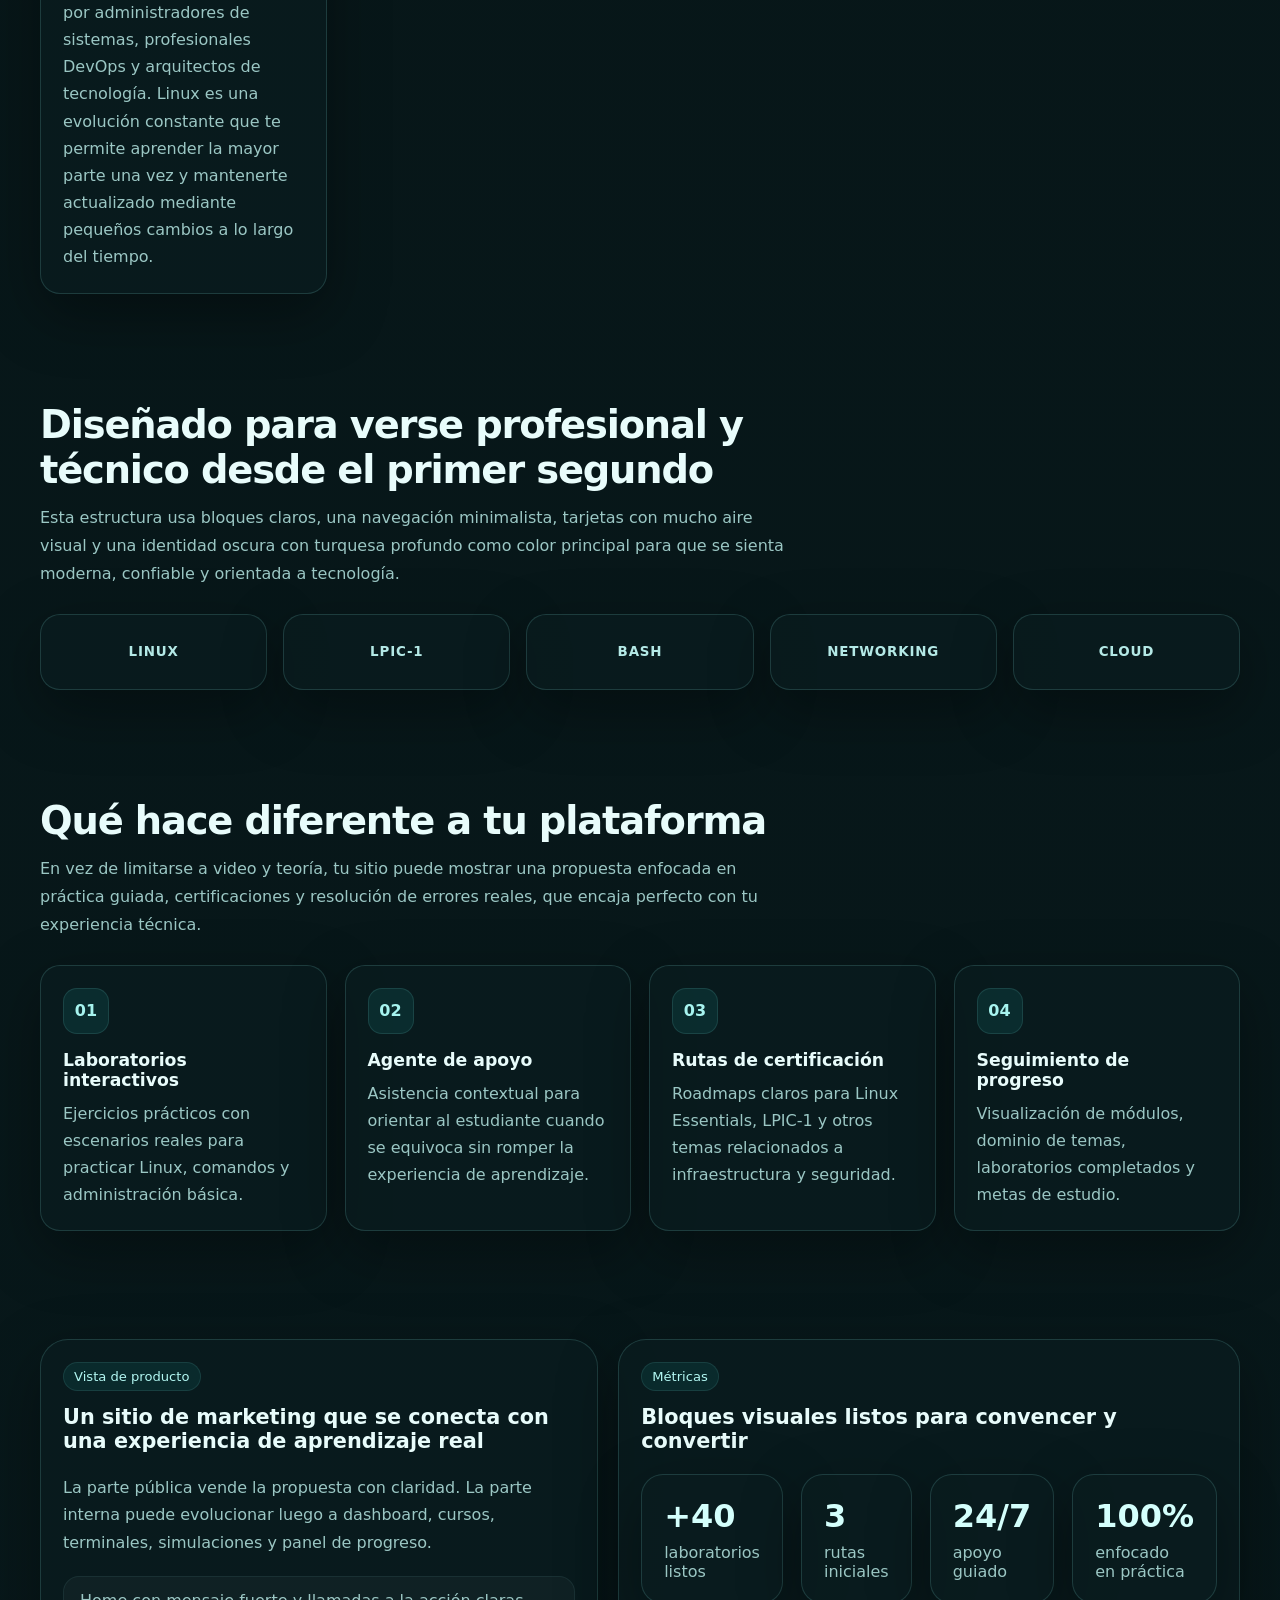
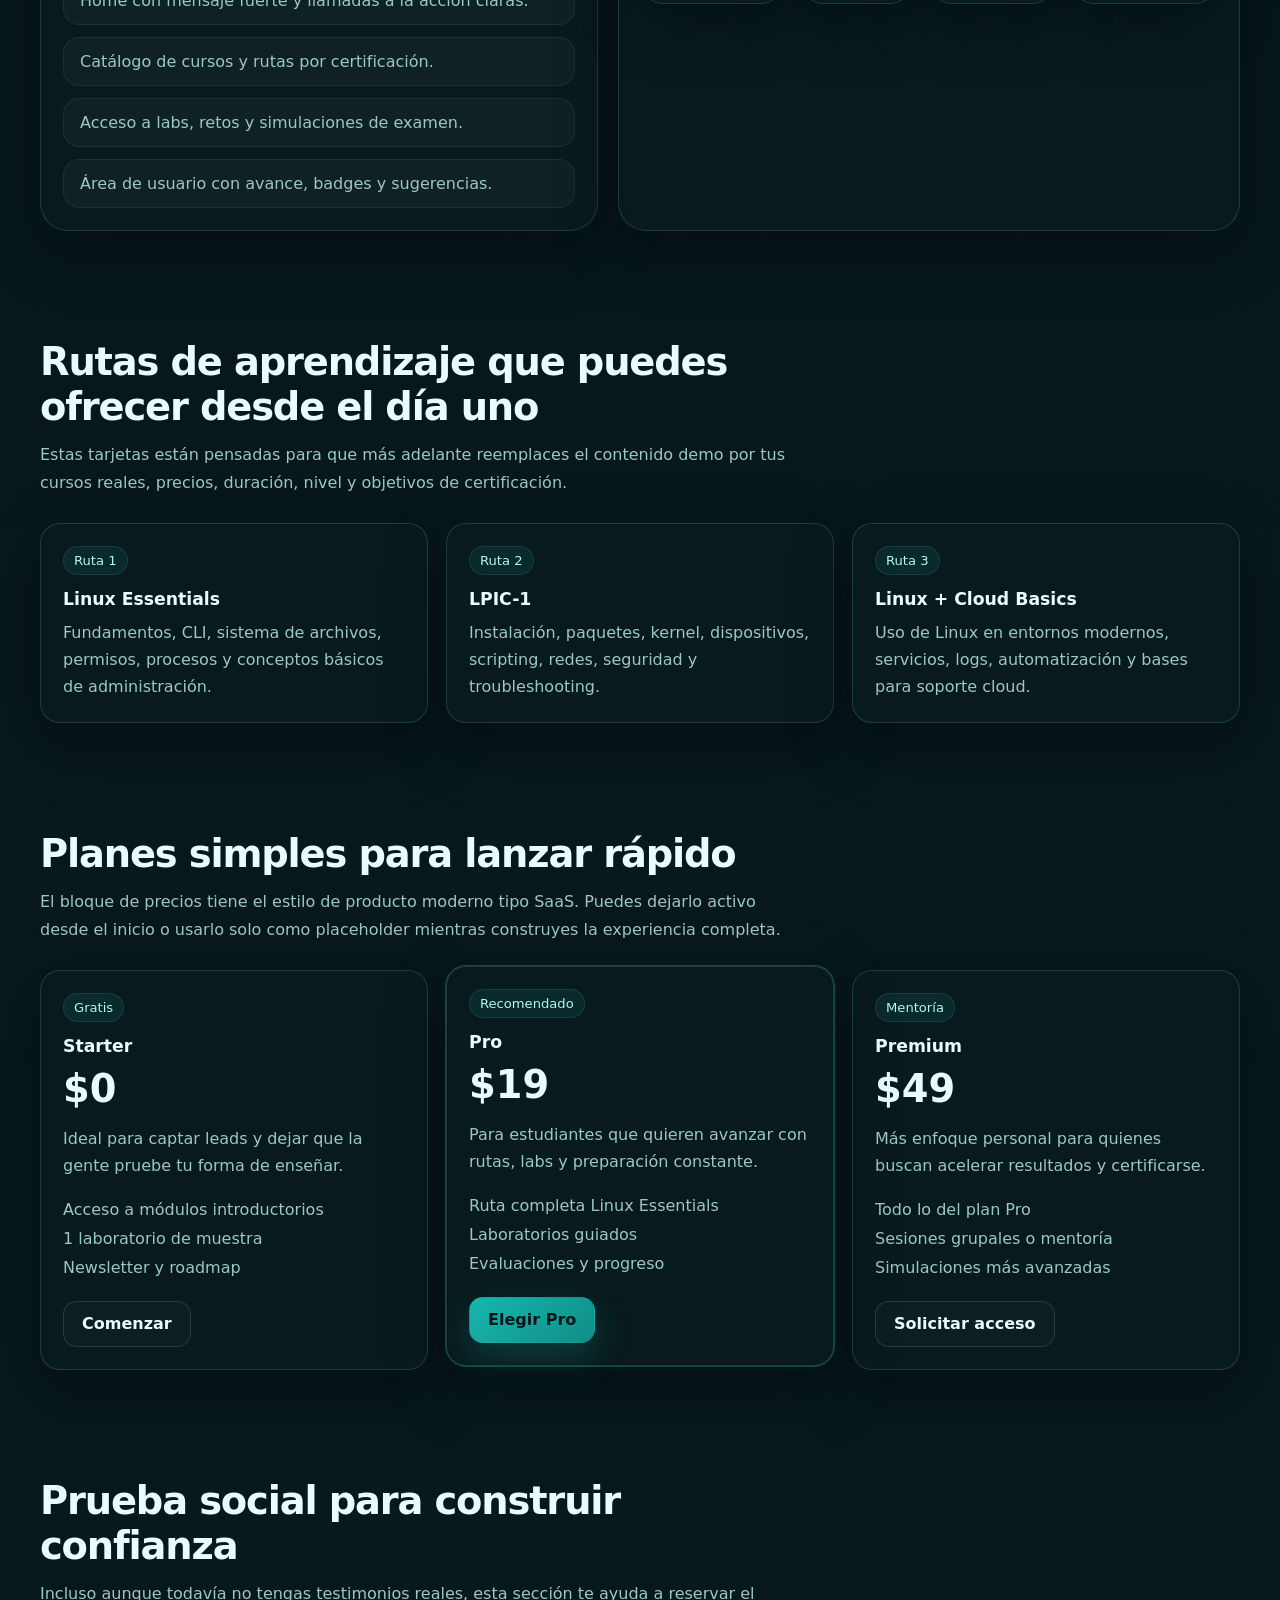
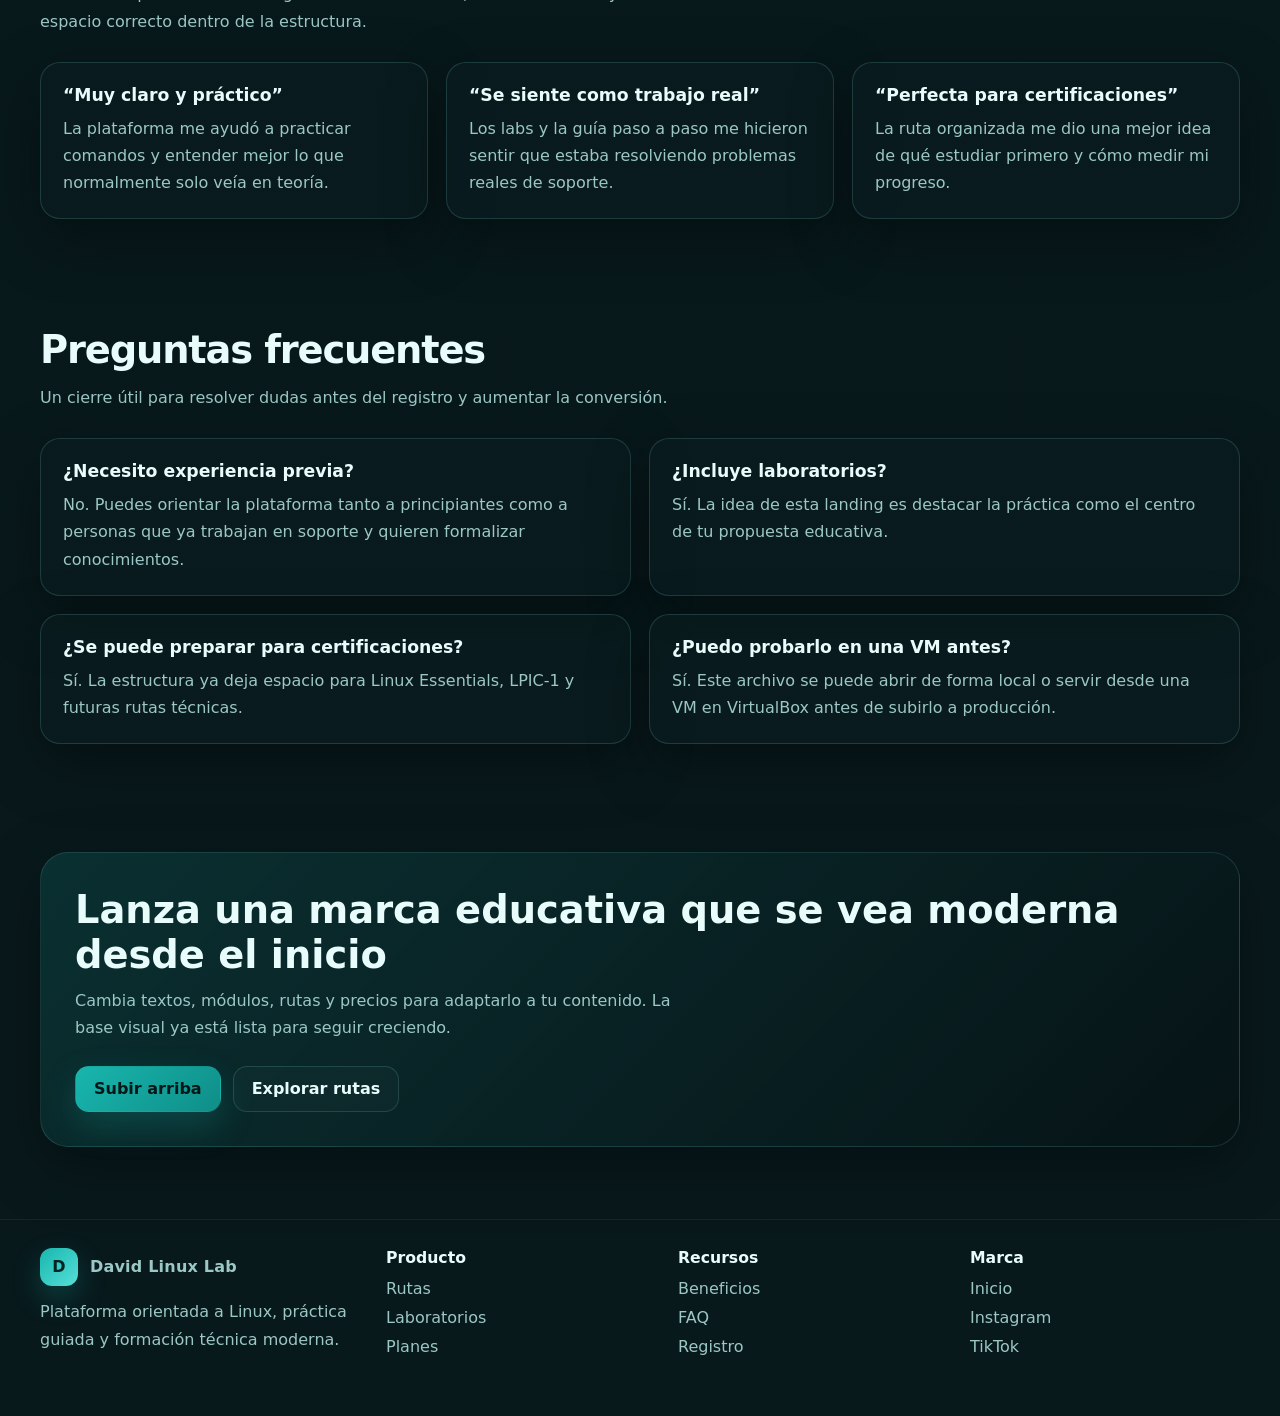
==== commit 6235c9ff: "feat: Añadir sección Linux Essentials con módulo introductorio" ====
--- a/index.html
+++ b/index.html
@@ -4,581 +4,7 @@
   <meta charset="UTF-8" />
   <meta name="viewport" content="width=device-width, initial-scale=1.0" />
   <title>Plataforma de Educación - Landing</title>
-  <style>
-    :root {
-      --bg: #061214;
-      --bg-soft: #0b1c1f;
-      --panel: rgba(10, 28, 31, 0.72);
-      --panel-strong: #0d2327;
-      --text: #e8fcfb;
-      --muted: #9bc7c4;
-      --primary: #18b6ae;
-      --primary-2: #0f8e88;
-      --border: rgba(120, 213, 208, 0.18);
-      --shadow: 0 20px 60px rgba(0, 0, 0, 0.35);
-      --max: 1200px;
-      --radius: 20px;
-    }
-
-    * { box-sizing: border-box; }
-    html { scroll-behavior: smooth; }
-    body {
-      margin: 0;
-      font-family: Inter, ui-sans-serif, system-ui, -apple-system, BlinkMacSystemFont, "Segoe UI", sans-serif;
-      background:
-        radial-gradient(circle at top, rgba(24, 182, 174, 0.14), transparent 28%),
-        linear-gradient(180deg, #061214 0%, #071618 30%, #08191c 100%);
-      color: var(--text);
-    }
-
-    a { color: inherit; text-decoration: none; }
-    img { max-width: 100%; display: block; }
-
-    .container {
-      width: min(calc(100% - 32px), var(--max));
-      margin: 0 auto;
-    }
-
-    .site-header {
-      position: sticky;
-      top: 0;
-      z-index: 50;
-      backdrop-filter: blur(14px);
-      background: rgba(6, 18, 20, 0.72);
-      border-bottom: 1px solid rgba(120, 213, 208, 0.08);
-    }
-
-    .nav {
-      display: flex;
-      align-items: center;
-      justify-content: space-between;
-      min-height: 76px;
-      gap: 24px;
-    }
-
-    .brand {
-      display: flex;
-      align-items: center;
-      gap: 12px;
-      font-weight: 700;
-      letter-spacing: 0.2px;
-    }
-
-    .brand-mark {
-      width: 38px;
-      height: 38px;
-      border-radius: 12px;
-      background: linear-gradient(135deg, var(--primary), #56e0d9);
-      box-shadow: 0 12px 28px rgba(24, 182, 174, 0.25);
-      display: grid;
-      place-items: center;
-      color: #042325;
-      font-weight: 900;
-    }
-
-    .nav-links {
-      display: flex;
-      align-items: center;
-      gap: 24px;
-      color: var(--muted);
-      font-size: 0.95rem;
-    }
-
-    .nav-links a:hover { color: var(--text); }
-
-    .nav-actions {
-      display: flex;
-      gap: 12px;
-      align-items: center;
-    }
-
-    .btn {
-      display: inline-flex;
-      align-items: center;
-      justify-content: center;
-      gap: 10px;
-      height: 46px;
-      padding: 0 18px;
-      border-radius: 14px;
-      border: 1px solid transparent;
-      font-weight: 700;
-      transition: 180ms ease;
-      cursor: pointer;
-      white-space: nowrap;
-    }
-
-    .btn-primary {
-      background: linear-gradient(135deg, var(--primary), var(--primary-2));
-      color: #031719;
-      box-shadow: 0 14px 34px rgba(24, 182, 174, 0.22);
-    }
-
-    .btn-primary:hover { transform: translateY(-1px); }
-
-    .btn-secondary {
-      background: rgba(255,255,255,0.02);
-      color: var(--text);
-      border-color: var(--border);
-    }
-
-    .btn-secondary:hover {
-      border-color: rgba(120, 213, 208, 0.32);
-      background: rgba(255,255,255,0.04);
-    }
-
-    .hero {
-      padding: 72px 0 42px;
-    }
-
-    .hero-grid {
-      display: grid;
-      grid-template-columns: 1.05fr 0.95fr;
-      gap: 38px;
-      align-items: center;
-    }
-
-    .eyebrow {
-      display: inline-flex;
-      align-items: center;
-      gap: 10px;
-      padding: 8px 12px;
-      border-radius: 999px;
-      border: 1px solid var(--border);
-      color: #b9f4f0;
-      background: rgba(24, 182, 174, 0.08);
-      font-size: 0.88rem;
-      margin-bottom: 18px;
-    }
-
-    h1 {
-      margin: 0;
-      font-size: clamp(2.6rem, 5vw, 4.8rem);
-      line-height: 1.02;
-      letter-spacing: -0.04em;
-      max-width: 12ch;
-    }
-
-    .hero p {
-      color: var(--muted);
-      font-size: 1.08rem;
-      line-height: 1.7;
-      max-width: 62ch;
-      margin: 20px 0 28px;
-    }
-
-    .hero-actions {
-      display: flex;
-      gap: 14px;
-      flex-wrap: wrap;
-      margin-bottom: 22px;
-    }
-
-    .hero-meta {
-      display: flex;
-      flex-wrap: wrap;
-      gap: 18px;
-      color: var(--muted);
-      font-size: 0.96rem;
-    }
-
-    .hero-card {
-      background: linear-gradient(180deg, rgba(13, 35, 39, 0.95), rgba(8, 24, 26, 0.95));
-      border: 1px solid var(--border);
-      border-radius: 24px;
-      padding: 18px;
-      box-shadow: var(--shadow);
-      position: relative;
-      overflow: hidden;
-    }
-
-    .hero-card::before {
-      content: "";
-      position: absolute;
-      inset: -30% auto auto -20%;
-      width: 220px;
-      height: 220px;
-      background: radial-gradient(circle, rgba(24, 182, 174, 0.22), transparent 65%);
-      pointer-events: none;
-    }
-
-    .terminal {
-      background: #071517;
-      border: 1px solid rgba(120, 213, 208, 0.12);
-      border-radius: 18px;
-      overflow: hidden;
-      margin-bottom: 16px;
-    }
-
-    .terminal-bar {
-      display: flex;
-      align-items: center;
-      gap: 8px;
-      padding: 12px 14px;
-      background: rgba(255,255,255,0.03);
-      border-bottom: 1px solid rgba(120, 213, 208, 0.08);
-    }
-
-    .dot {
-      width: 10px;
-      height: 10px;
-      border-radius: 999px;
-      background: rgba(255,255,255,0.22);
-    }
-
-    .terminal-body {
-      padding: 18px;
-      font-family: ui-monospace, SFMono-Regular, Menlo, Monaco, Consolas, monospace;
-      color: #baf8f3;
-      font-size: 0.93rem;
-      line-height: 1.8;
-    }
-
-    .dashboard-grid {
-      display: grid;
-      grid-template-columns: 1fr 1fr;
-      gap: 14px;
-    }
-
-    .mini-card {
-      background: rgba(255,255,255,0.03);
-      border: 1px solid rgba(120, 213, 208, 0.1);
-      border-radius: 18px;
-      padding: 16px;
-    }
-
-    .mini-card h4 {
-      margin: 0 0 10px;
-      font-size: 0.98rem;
-    }
-
-    .progress {
-      height: 12px;
-      background: rgba(255,255,255,0.06);
-      border-radius: 999px;
-      overflow: hidden;
-      margin-top: 10px;
-    }
-
-    .progress > span {
-      display: block;
-      width: 68%;
-      height: 100%;
-      background: linear-gradient(90deg, var(--primary), #5ce3dc);
-    }
-
-    .section {
-      padding: 54px 0;
-    }
-
-    .section-heading {
-      max-width: 760px;
-      margin-bottom: 26px;
-    }
-
-    .section-heading h2 {
-      margin: 0 0 12px;
-      font-size: clamp(2rem, 3vw, 3rem);
-      letter-spacing: -0.03em;
-    }
-
-    .section-heading p {
-      margin: 0;
-      color: var(--muted);
-      line-height: 1.75;
-    }
-
-    .logos {
-      display: grid;
-      grid-template-columns: repeat(5, 1fr);
-      gap: 16px;
-    }
-
-    .logo-box,
-    .feature-card,
-    .path-card,
-    .pricing-card,
-    .testimonial,
-    .faq-item {
-      background: var(--panel);
-      border: 1px solid var(--border);
-      border-radius: var(--radius);
-      box-shadow: var(--shadow);
-    }
-
-    .logo-box {
-      min-height: 76px;
-      display: grid;
-      place-items: center;
-      color: #b4e9e6;
-      font-weight: 700;
-      letter-spacing: 0.06em;
-      text-transform: uppercase;
-      font-size: 0.84rem;
-    }
-
-    .feature-grid,
-    .paths-grid,
-    .pricing-grid,
-    .testimonial-grid,
-    .faq-grid,
-    .stats-grid {
-      display: grid;
-      gap: 18px;
-    }
-
-    .feature-grid {
-      grid-template-columns: repeat(4, 1fr);
-    }
-
-    .feature-card,
-    .path-card,
-    .pricing-card,
-    .testimonial,
-    .faq-item {
-      padding: 22px;
-    }
-
-    .feature-icon {
-      width: 46px;
-      height: 46px;
-      display: grid;
-      place-items: center;
-      border-radius: 14px;
-      margin-bottom: 16px;
-      background: rgba(24, 182, 174, 0.12);
-      border: 1px solid rgba(120, 213, 208, 0.14);
-      color: #a7f4ef;
-      font-weight: 800;
-    }
-
-    .feature-card h3,
-    .path-card h3,
-    .pricing-card h3,
-    .testimonial h3,
-    .faq-item h3 {
-      margin: 0 0 10px;
-      font-size: 1.08rem;
-    }
-
-    .feature-card p,
-    .path-card p,
-    .pricing-card p,
-    .testimonial p,
-    .faq-item p {
-      margin: 0;
-      color: var(--muted);
-      line-height: 1.7;
-    }
-
-    .showcase {
-      display: grid;
-      grid-template-columns: 1fr 1fr;
-      gap: 20px;
-      align-items: stretch;
-    }
-
-    .showcase-panel {
-      background: var(--panel);
-      border: 1px solid var(--border);
-      border-radius: 28px;
-      padding: 22px;
-      box-shadow: var(--shadow);
-    }
-
-    .showcase-panel h3 {
-      margin-top: 0;
-      font-size: 1.3rem;
-    }
-
-    .showcase-list {
-      display: grid;
-      gap: 12px;
-      margin-top: 20px;
-    }
-
-    .showcase-item {
-      padding: 14px 16px;
-      border-radius: 16px;
-      background: rgba(255,255,255,0.03);
-      border: 1px solid rgba(120, 213, 208, 0.09);
-      color: var(--muted);
-    }
-
-    .stats-grid {
-      grid-template-columns: repeat(4, 1fr);
-      margin-top: 20px;
-    }
-
-    .stat-card {
-      padding: 22px;
-      border-radius: 22px;
-      background: var(--panel);
-      border: 1px solid var(--border);
-      box-shadow: var(--shadow);
-    }
-
-    .stat-card strong {
-      display: block;
-      font-size: 2rem;
-      margin-bottom: 8px;
-      color: #d4fffc;
-    }
-
-    .paths-grid {
-      grid-template-columns: repeat(3, 1fr);
-    }
-
-    .tag {
-      display: inline-flex;
-      padding: 6px 10px;
-      border-radius: 999px;
-      background: rgba(24, 182, 174, 0.1);
-      border: 1px solid rgba(120, 213, 208, 0.12);
-      color: #b2f7f2;
-      font-size: 0.82rem;
-      margin-bottom: 14px;
-    }
-
-    .pricing-grid {
-      grid-template-columns: repeat(3, 1fr);
-      align-items: stretch;
-    }
-
-    .pricing-card.featured {
-      outline: 1px solid rgba(24, 182, 174, 0.35);
-      transform: translateY(-4px);
-    }
-
-    .price {
-      font-size: 2.4rem;
-      font-weight: 800;
-      margin: 10px 0 14px;
-    }
-
-    .pricing-list {
-      display: grid;
-      gap: 10px;
-      margin: 20px 0 24px;
-      color: var(--muted);
-    }
-
-    .testimonial-grid {
-      grid-template-columns: repeat(3, 1fr);
-    }
-
-    .faq-grid {
-      grid-template-columns: 1fr 1fr;
-    }
-
-    .cta {
-      padding-bottom: 72px;
-    }
-
-    .cta-box {
-      background: linear-gradient(135deg, rgba(24, 182, 174, 0.15), rgba(6, 18, 20, 0.7));
-      border: 1px solid rgba(120, 213, 208, 0.16);
-      border-radius: 28px;
-      padding: 34px;
-      box-shadow: var(--shadow);
-      display: flex;
-      align-items: center;
-      justify-content: space-between;
-      gap: 24px;
-      flex-wrap: wrap;
-    }
-
-    .site-footer {
-      border-top: 1px solid rgba(120, 213, 208, 0.08);
-      padding: 28px 0 50px;
-      color: var(--muted);
-    }
-
-    .footer-grid {
-      display: grid;
-      grid-template-columns: 1.2fr 1fr 1fr 1fr;
-      gap: 22px;
-    }
-
-    .footer-grid h4 {
-      margin: 0 0 12px;
-      color: var(--text);
-      font-size: 0.98rem;
-    }
-
-    .footer-grid a {
-      display: block;
-      color: var(--muted);
-      margin-bottom: 10px;
-    }
-
-    .footer-grid a:hover { color: var(--text); }
-
-    .mobile-toggle {
-      display: none;
-      background: transparent;
-      border: 1px solid var(--border);
-      color: var(--text);
-      width: 46px;
-      height: 46px;
-      border-radius: 14px;
-      cursor: pointer;
-    }
-
-    @media (max-width: 1024px) {
-      .hero-grid,
-      .showcase,
-      .feature-grid,
-      .paths-grid,
-      .pricing-grid,
-      .testimonial-grid,
-      .stats-grid,
-      .footer-grid,
-      .logos,
-      .faq-grid {
-        grid-template-columns: 1fr 1fr;
-      }
-
-      .hero-grid { grid-template-columns: 1fr; }
-    }
-
-    @media (max-width: 760px) {
-      .nav-links,
-      .nav-actions .btn-secondary {
-        display: none;
-      }
-
-      .mobile-toggle { display: inline-grid; place-items: center; }
-
-      .nav.menu-open .nav-links {
-        display: grid;
-        position: absolute;
-        left: 16px;
-        right: 16px;
-        top: 82px;
-        background: rgba(6, 18, 20, 0.98);
-        border: 1px solid var(--border);
-        border-radius: 18px;
-        padding: 18px;
-        gap: 14px;
-      }
-
-      .logos,
-      .feature-grid,
-      .paths-grid,
-      .pricing-grid,
-      .testimonial-grid,
-      .stats-grid,
-      .footer-grid,
-      .faq-grid,
-      .dashboard-grid {
-        grid-template-columns: 1fr;
-      }
-
-      .cta-box { padding: 24px; }
-      .hero { padding-top: 48px; }
-      h1 { max-width: 100%; }
-    }
-  </style>
+  <link rel="stylesheet" href="css/style.css" />
 </head>
 <body>
   <header class="site-header">
@@ -662,6 +88,58 @@
               <div>Linux Essentials → LPIC-1</div>
             </div>
           </div>
+        </div>
+      </div>
+    </section>
+
+    <section class="section" id="linux-essentials">
+      <div class="container">
+        <div class="section-heading">
+          <h2>Linux Essentials</h2>
+          <p>
+            Bienvenido al primer módulo. Aquí repasamos por qué Linux es una habilidad clave hoy y cómo este camino
+            de aprendizaje te lleva a oportunidades reales en cualquier industria.
+          </p>
+        </div>
+
+        <div class="feature-grid">
+          <article class="feature-card">
+            <h3><strong>Linux está en todas partes</strong></h3>
+            <p>Hola y bienvenido a Linux Essentials:</p>
+            <p>
+              Cuando alguien dice que tiene experiencia en Linux, puede referirse a tareas como configurar sistemas,
+              administrar servidores web o trabajar con distintos servicios y programas que funcionan sobre Linux.
+              Con el tiempo, la administración de Linux ha evolucionado hasta abarcar casi todas las tareas que una
+              empresa moderna, institución educativa u organización gubernamental necesita para operar en su día a día.
+            </p>
+            <p>
+              Linux está en todas partes, y también las oportunidades laborales relacionadas con Linux. Existe una
+              alta demanda de habilidades en Linux en prácticamente todas las industrias y categorías de trabajo del
+              mundo, y actualmente no hay suficiente talento para cubrir esta creciente necesidad. Además, es
+              gratificante y motivador trabajar con una tecnología que forma parte esencial de la vida moderna,
+              aunque pocas personas comprendan realmente cómo funciona.
+            </p>
+            <p>
+              El camino de aprendizaje que estás comenzando hoy no tiene un punto final. Puede llevarte en muchas
+              direcciones, incluyendo ciberseguridad, desarrollo de aplicaciones y videojuegos, administración de
+              sistemas, redes, big data e inteligencia artificial. Todos estos campos tienen bases sólidas en Linux.
+            </p>
+            <p>
+              Cada vez que realizas una búsqueda en internet, ves un video en tu teléfono o compras algo en línea, es
+              muy probable que Linux esté funcionando detrás de escena. Linux representa un proyecto donde el todo es
+              mayor que la suma de sus partes: un esfuerzo enorme, desarrollado de forma voluntaria, por algunas de las
+              personas más brillantes del mundo.
+            </p>
+            <p>
+              Aunque tu proceso de aprendizaje será continuo, puedes tener la tranquilidad de que estás aprendiendo
+              tecnologías, comandos y metodologías que han demostrado su valor con el paso del tiempo. Linux utiliza y
+              expande muchos de los comandos y formas de trabajo que comenzaron con UNIX, con un ritmo de cambio anual
+              que es bastante manejable. Más de 30 años después, muchos de esos comandos siguen vigentes y son utilizados
+              diariamente por administradores de sistemas, profesionales DevOps y arquitectos de tecnología. Linux es una
+              evolución constante que te permite aprender la mayor parte una vez y mantenerte actualizado mediante
+              pequeños cambios a lo largo del tiempo.
+            </p>
+          </article>
         </div>
       </div>
     </section>
@@ -949,14 +427,7 @@
     </div>
   </footer>
 
-  <script>
-    const nav = document.getElementById('nav');
-    const mobileToggle = document.getElementById('mobileToggle');
-
-    mobileToggle?.addEventListener('click', () => {
-      nav.classList.toggle('menu-open');
-    });
-  </script>
+  <script src="js/script.js"></script>
 </body>
 </html>
 
--- a/css/style.css
+++ b/css/style.css
@@ -0,0 +1,279 @@
+:root {
+  --bg: #061214;
+  --bg-soft: #0b1c1f;
+  --panel: rgba(10, 28, 31, 0.72);
+  --panel-strong: #0d2327;
+  --text: #e8fcfb;
+  --muted: #9bc7c4;
+  --primary: #18b6ae;
+  --primary-2: #0f8e88;
+  --border: rgba(120, 213, 208, 0.18);
+  --shadow: 0 20px 60px rgba(0, 0, 0, 0.35);
+  --max: 1200px;
+  --radius: 20px;
+}
+
+* { box-sizing: border-box; }
+html { scroll-behavior: smooth; }
+body {
+  margin: 0;
+  font-family: Inter, ui-sans-serif, system-ui, -apple-system, BlinkMacSystemFont, "Segoe UI", sans-serif;
+  background:
+    radial-gradient(circle at top, rgba(24, 182, 174, 0.14), transparent 28%),
+    linear-gradient(180deg, #061214 0%, #071618 30%, #08191c 100%);
+  color: var(--text);
+}
+
+a { color: inherit; text-decoration: none; }
+img { max-width: 100%; display: block; }
+.container {
+  width: min(calc(100% - 32px), var(--max));
+  margin: 0 auto;
+}
+.site-header {
+  position: sticky;
+  top: 0;
+  z-index: 50;
+  backdrop-filter: blur(14px);
+  background: rgba(6, 18, 20, 0.72);
+  border-bottom: 1px solid rgba(120, 213, 208, 0.08);
+}
+.nav {
+  display: flex;
+  align-items: center;
+  justify-content: space-between;
+  min-height: 76px;
+  gap: 24px;
+}
+.brand {
+  display: flex;
+  align-items: center;
+  gap: 12px;
+  font-weight: 700;
+  letter-spacing: 0.2px;
+}
+.brand-mark {
+  width: 38px;
+  height: 38px;
+  border-radius: 12px;
+  background: linear-gradient(135deg, var(--primary), #56e0d9);
+  box-shadow: 0 12px 28px rgba(24, 182, 174, 0.25);
+  display: grid;
+  place-items: center;
+  color: #042325;
+  font-weight: 900;
+}
+.nav-links {
+  display: flex;
+  align-items: center;
+  gap: 24px;
+  color: var(--muted);
+  font-size: 0.95rem;
+}
+.nav-links a:hover { color: var(--text); }
+.nav-actions {
+  display: flex;
+  gap: 12px;
+  align-items: center;
+}
+.btn {
+  display: inline-flex;
+  align-items: center;
+  justify-content: center;
+  gap: 10px;
+  height: 46px;
+  padding: 0 18px;
+  border-radius: 14px;
+  border: 1px solid transparent;
+  font-weight: 700;
+  transition: 180ms ease;
+  cursor: pointer;
+  white-space: nowrap;
+}
+.btn-primary {
+  background: linear-gradient(135deg, var(--primary), var(--primary-2));
+  color: #031719;
+  box-shadow: 0 14px 34px rgba(24, 182, 174, 0.22);
+}
+.btn-primary:hover { transform: translateY(-1px); }
+.btn-secondary {
+  background: rgba(255,255,255,0.02);
+  color: var(--text);
+  border-color: var(--border);
+}
+.btn-secondary:hover {
+  border-color: rgba(120, 213, 208, 0.32);
+  background: rgba(255,255,255,0.04);
+}
+.hero {
+  padding: 72px 0 42px;
+}
+.hero-grid {
+  display: grid;
+  grid-template-columns: 1.05fr 0.95fr;
+  gap: 38px;
+  align-items: center;
+}
+.eyebrow {
+  display: inline-flex;
+  align-items: center;
+  gap: 10px;
+  padding: 8px 12px;
+  border-radius: 999px;
+  border: 1px solid var(--border);
+  color: #b9f4f0;
+  background: rgba(24, 182, 174, 0.08);
+  font-size: 0.88rem;
+  margin-bottom: 18px;
+}
+h1 {
+  margin: 0;
+  font-size: clamp(2.6rem, 5vw, 4.8rem);
+  line-height: 1.02;
+  letter-spacing: -0.04em;
+  max-width: 12ch;
+}
+.hero p {
+  color: var(--muted);
+  font-size: 1.08rem;
+  line-height: 1.7;
+  max-width: 62ch;
+  margin: 20px 0 28px;
+}
+.hero-actions {
+  display: flex;
+  gap: 14px;
+  flex-wrap: wrap;
+  margin-bottom: 22px;
+}
+.hero-meta {
+  display: flex;
+  flex-wrap: wrap;
+  gap: 18px;
+  color: var(--muted);
+  font-size: 0.96rem;
+}
+.hero-card {
+  background: linear-gradient(180deg, rgba(13, 35, 39, 0.95), rgba(8, 24, 26, 0.95));
+  border: 1px solid var(--border);
+  border-radius: 24px;
+  padding: 18px;
+  box-shadow: var(--shadow);
+  position: relative;
+  overflow: hidden;
+}
+.hero-card::before {
+  content: "";
+  position: absolute;
+  inset: -30% auto auto -20%;
+  width: 220px;
+  height: 220px;
+  background: radial-gradient(circle, rgba(24, 182, 174, 0.22), transparent 65%);
+  pointer-events: none;
+}
+.terminal {
+  background: #071517;
+  border: 1px solid rgba(120, 213, 208, 0.12);
+  border-radius: 18px;
+  overflow: hidden;
+  margin-bottom: 16px;
+}
+.terminal-bar {
+  display: flex;
+  align-items: center;
+  gap: 8px;
+  padding: 12px 14px;
+  background: rgba(255,255,255,0.03);
+  border-bottom: 1px solid rgba(120, 213, 208, 0.08);
+}
+.dot {
+  width: 10px;
+  height: 10px;
+  border-radius: 999px;
+  background: rgba(255,255,255,0.22);
+}
+.terminal-body {
+  padding: 18px;
+  font-family: ui-monospace, SFMono-Regular, Menlo, Monaco, Consolas, monospace;
+  color: #baf8f3;
+  font-size: 0.93rem;
+  line-height: 1.8;
+}
+.dashboard-grid {
+  display: grid;
+  grid-template-columns: 1fr 1fr;
+  gap: 14px;
+}
+.mini-card {
+  background: rgba(255,255,255,0.03);
+  border: 1px solid rgba(120, 213, 208, 0.1);
+  border-radius: 18px;
+  padding: 16px;
+}
+.mini-card h4 {
+  margin: 0 0 10px;
+  font-size: 0.98rem;
+}
+.progress {
+  height: 12px;
+  background: rgba(255,255,255,0.06);
+  border-radius: 999px;
+  overflow: hidden;
+  margin-top: 10px;
+}
+.progress > span {
+  display: block;
+  width: 68%;
+  height: 100%;
+  background: linear-gradient(90deg, var(--primary), #5ce3dc);
+}
+.section { padding: 54px 0; }
+.section-heading { max-width: 760px; margin-bottom: 26px; }
+.section-heading h2 { margin: 0 0 12px; font-size: clamp(2rem, 3vw, 3rem); letter-spacing: -0.03em; }
+.section-heading p { margin: 0; color: var(--muted); line-height: 1.75; }
+.logos { display: grid; grid-template-columns: repeat(5, 1fr); gap: 16px; }
+.logo-box, .feature-card, .path-card, .pricing-card, .testimonial, .faq-item { background: var(--panel); border: 1px solid var(--border); border-radius: var(--radius); box-shadow: var(--shadow); }
+.logo-box { min-height: 76px; display: grid; place-items: center; color: #b4e9e6; font-weight: 700; letter-spacing: 0.06em; text-transform: uppercase; font-size: 0.84rem; }
+.feature-grid, .paths-grid, .pricing-grid, .testimonial-grid, .faq-grid, .stats-grid { display: grid; gap: 18px; }
+.feature-grid { grid-template-columns: repeat(4, 1fr); }
+.feature-card, .path-card, .pricing-card, .testimonial, .faq-item { padding: 22px; }
+.feature-icon { width: 46px; height: 46px; display: grid; place-items: center; border-radius: 14px; margin-bottom: 16px; background: rgba(24, 182, 174, 0.12); border: 1px solid rgba(120, 213, 208, 0.14); color: #a7f4ef; font-weight: 800; }
+.feature-card h3, .path-card h3, .pricing-card h3, .testimonial h3, .faq-item h3 { margin: 0 0 10px; font-size: 1.08rem; }
+.feature-card p, .path-card p, .pricing-card p, .testimonial p, .faq-item p { margin: 0; color: var(--muted); line-height: 1.7; }
+.showcase { display: grid; grid-template-columns: 1fr 1fr; gap: 20px; align-items: stretch; }
+.showcase-panel { background: var(--panel); border: 1px solid var(--border); border-radius: 28px; padding: 22px; box-shadow: var(--shadow); }
+.showcase-panel h3 { margin-top: 0; font-size: 1.3rem; }
+.showcase-list { display: grid; gap: 12px; margin-top: 20px; }
+.showcase-item { padding: 14px 16px; border-radius: 16px; background: rgba(255,255,255,0.03); border: 1px solid rgba(120, 213, 208, 0.09); color: var(--muted); }
+.stats-grid { grid-template-columns: repeat(4, 1fr); margin-top: 20px; }
+.stat-card { padding: 22px; border-radius: 22px; background: var(--panel); border: 1px solid var(--border); box-shadow: var(--shadow); }
+.stat-card strong { display: block; font-size: 2rem; margin-bottom: 8px; color: #d4fffc; }
+.paths-grid { grid-template-columns: repeat(3, 1fr); }
+.tag { display: inline-flex; padding: 6px 10px; border-radius: 999px; background: rgba(24, 182, 174, 0.1); border: 1px solid rgba(120, 213, 208, 0.12); color: #b2f7f2; font-size: 0.82rem; margin-bottom: 14px; }
+.pricing-grid { grid-template-columns: repeat(3, 1fr); align-items: stretch; }
+.pricing-card.featured { outline: 1px solid rgba(24, 182, 174, 0.35); transform: translateY(-4px); }
+.price { font-size: 2.4rem; font-weight: 800; margin: 10px 0 14px; }
+.pricing-list { display: grid; gap: 10px; margin: 20px 0 24px; color: var(--muted); }
+.testimonial-grid { grid-template-columns: repeat(3, 1fr); }
+.faq-grid { grid-template-columns: 1fr 1fr; }
+.cta { padding-bottom: 72px; }
+.cta-box { background: linear-gradient(135deg, rgba(24, 182, 174, 0.15), rgba(6, 18, 20, 0.7)); border: 1px solid rgba(120, 213, 208, 0.16); border-radius: 28px; padding: 34px; box-shadow: var(--shadow); display: flex; align-items: center; justify-content: space-between; gap: 24px; flex-wrap: wrap; }
+.site-footer { border-top: 1px solid rgba(120, 213, 208, 0.08); padding: 28px 0 50px; color: var(--muted); }
+.footer-grid { display: grid; grid-template-columns: 1.2fr 1fr 1fr 1fr; gap: 22px; }
+.footer-grid h4 { margin: 0 0 12px; color: var(--text); font-size: 0.98rem; }
+.footer-grid a { display: block; color: var(--muted); margin-bottom: 10px; }
+.footer-grid a:hover { color: var(--text); }
+.mobile-toggle { display: none; background: transparent; border: 1px solid var(--border); color: var(--text); width: 46px; height: 46px; border-radius: 14px; cursor: pointer; }
+@media (max-width: 1024px) {
+  .hero-grid, .showcase, .feature-grid, .paths-grid, .pricing-grid, .testimonial-grid, .stats-grid, .footer-grid, .logos, .faq-grid { grid-template-columns: 1fr 1fr; }
+  .hero-grid { grid-template-columns: 1fr; }
+}
+@media (max-width: 760px) {
+  .nav-links, .nav-actions .btn-secondary { display: none; }
+  .mobile-toggle { display: inline-grid; place-items: center; }
+  .nav.menu-open .nav-links { display: grid; position: absolute; left: 16px; right: 16px; top: 82px; background: rgba(6, 18, 20, 0.98); border: 1px solid var(--border); border-radius: 18px; padding: 18px; gap: 14px; }
+  .logos, .feature-grid, .paths-grid, .pricing-grid, .testimonial-grid, .stats-grid, .footer-grid, .faq-grid, .dashboard-grid { grid-template-columns: 1fr; }
+  .cta-box { padding: 24px; }
+  .hero { padding-top: 48px; }
+  h1 { max-width: 100%; }
+}
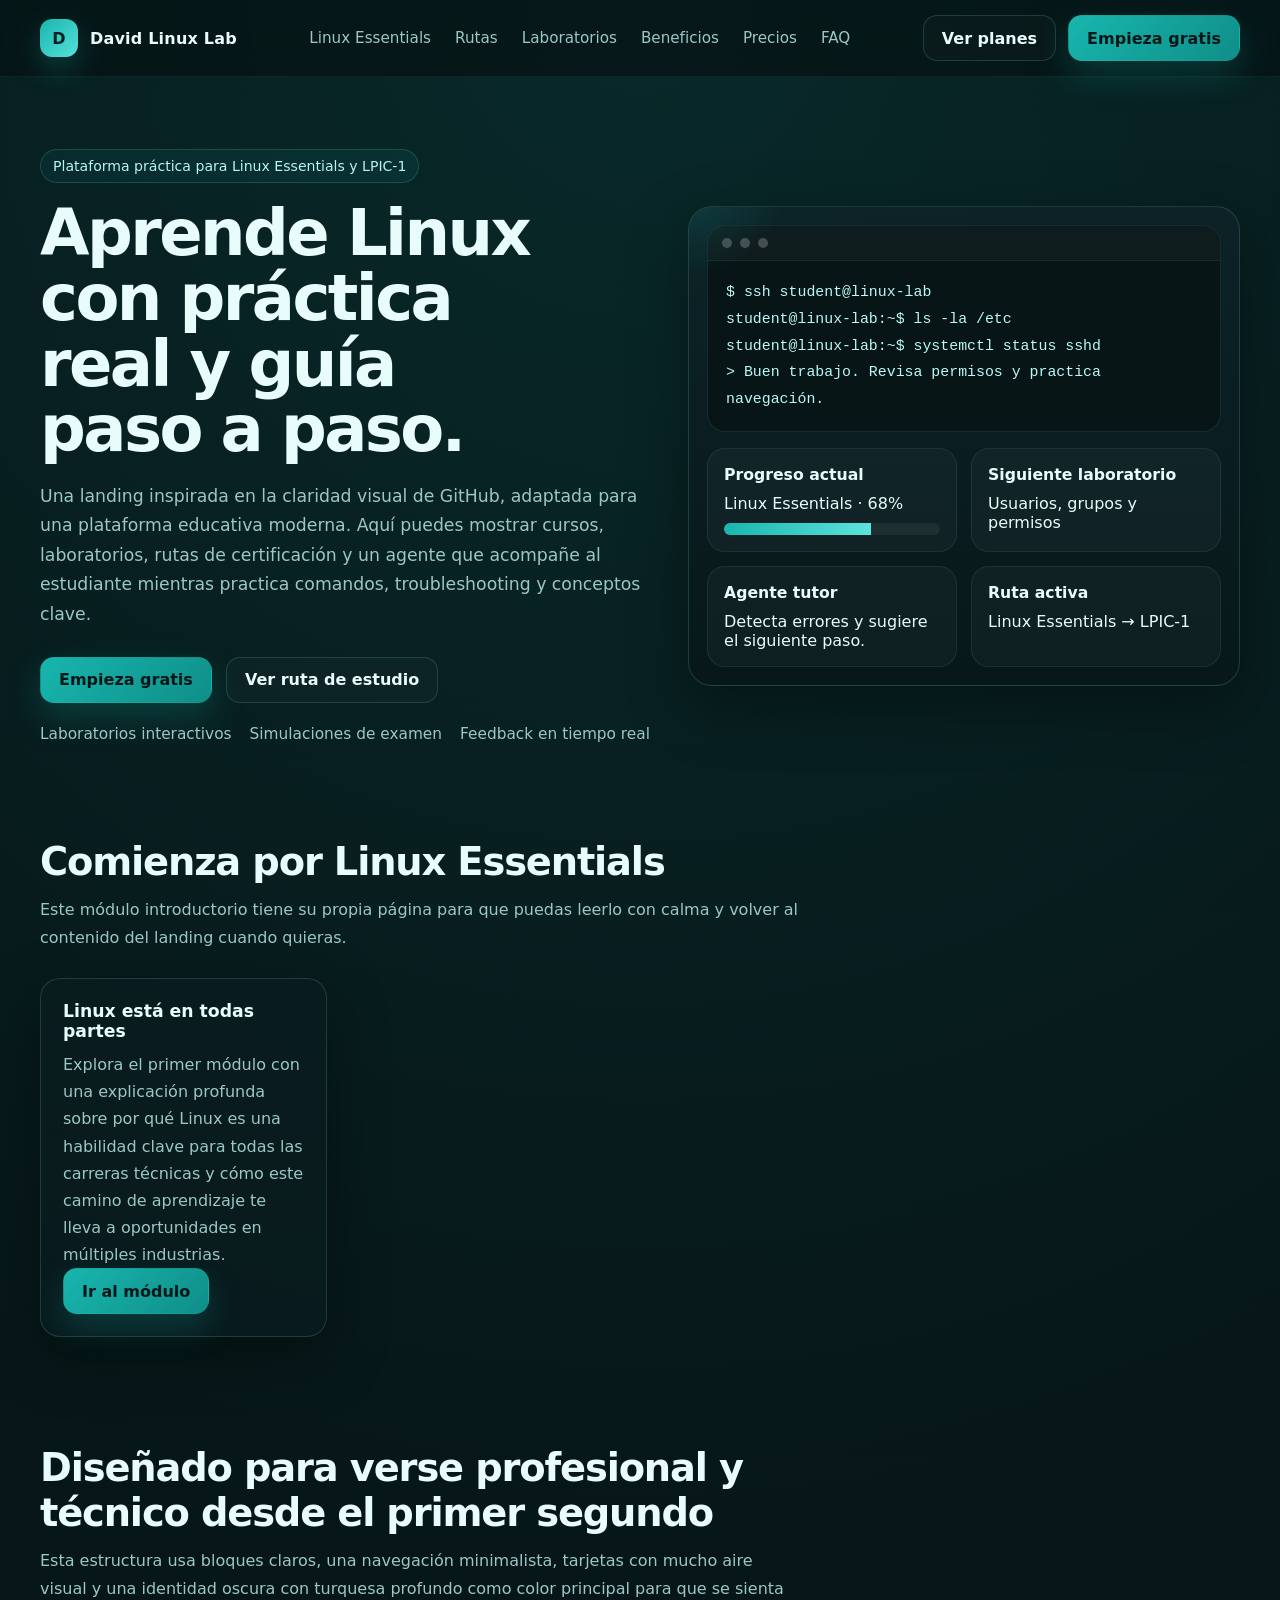
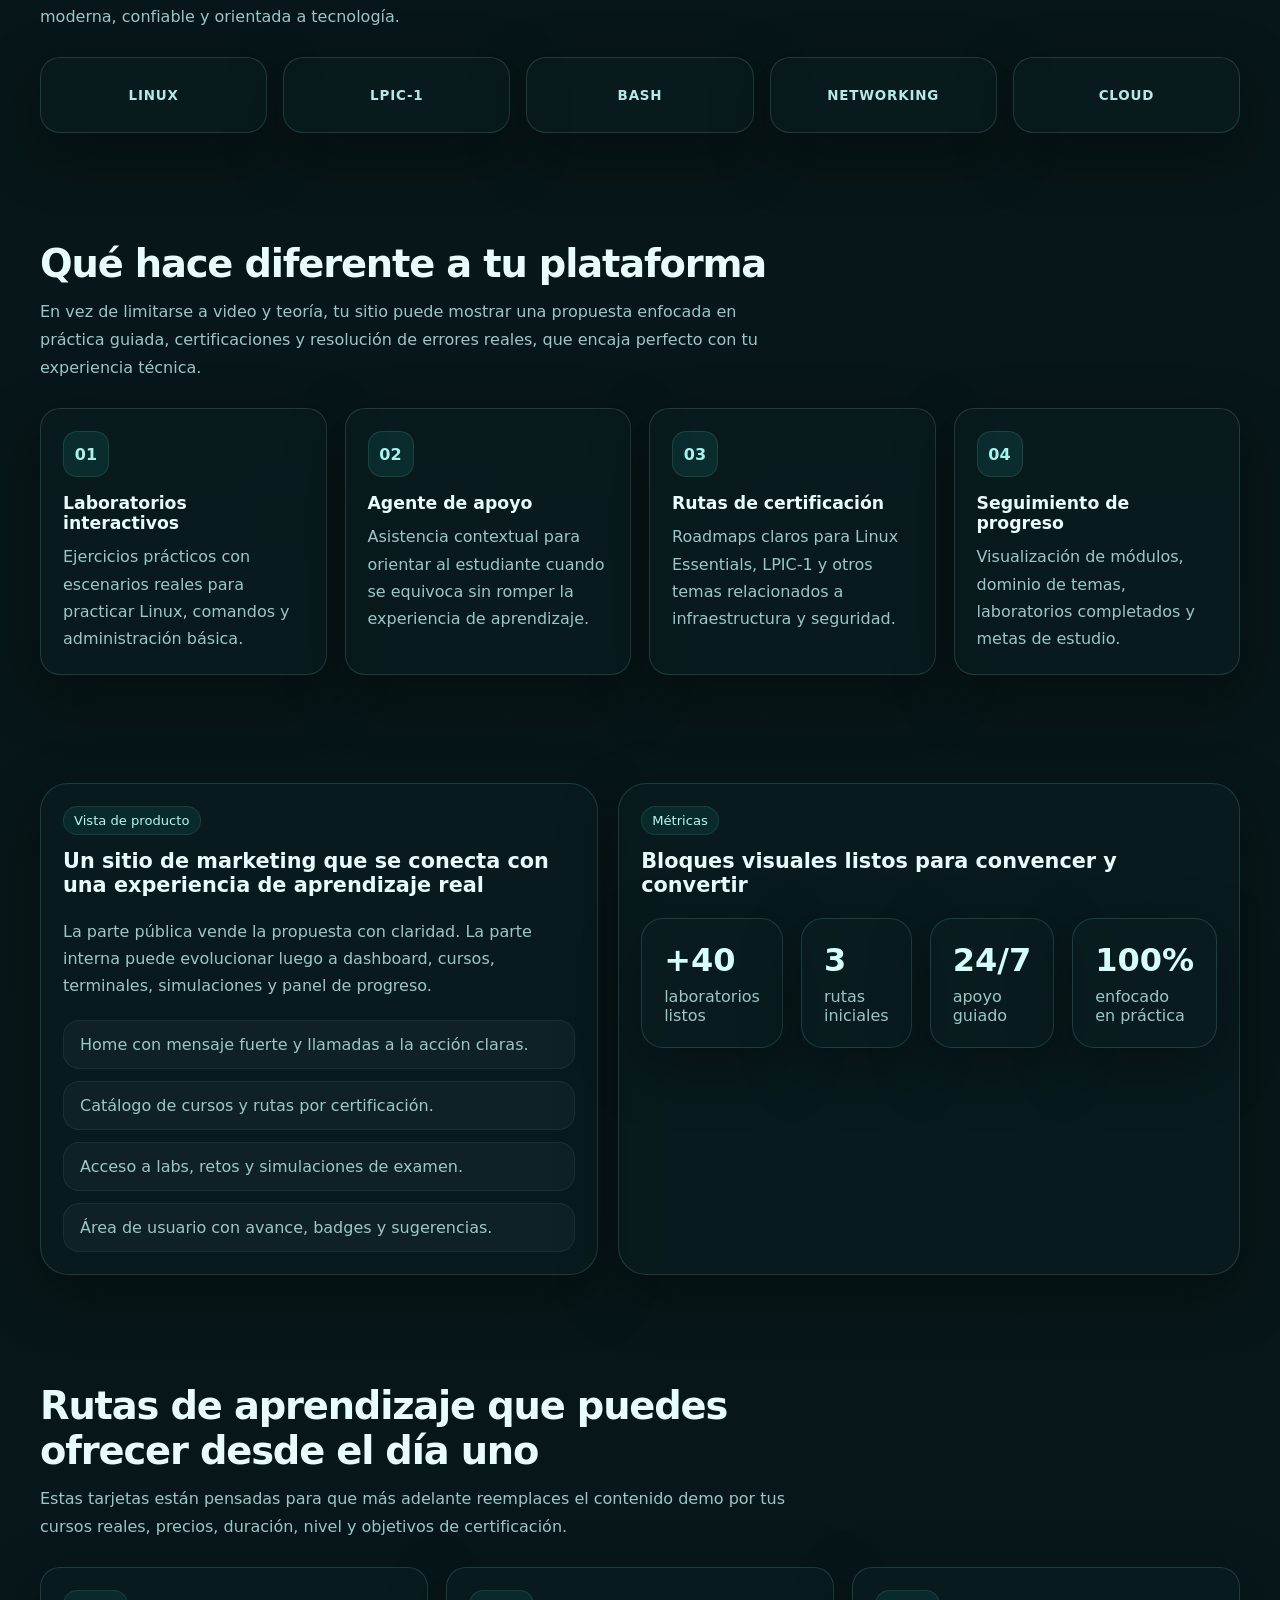
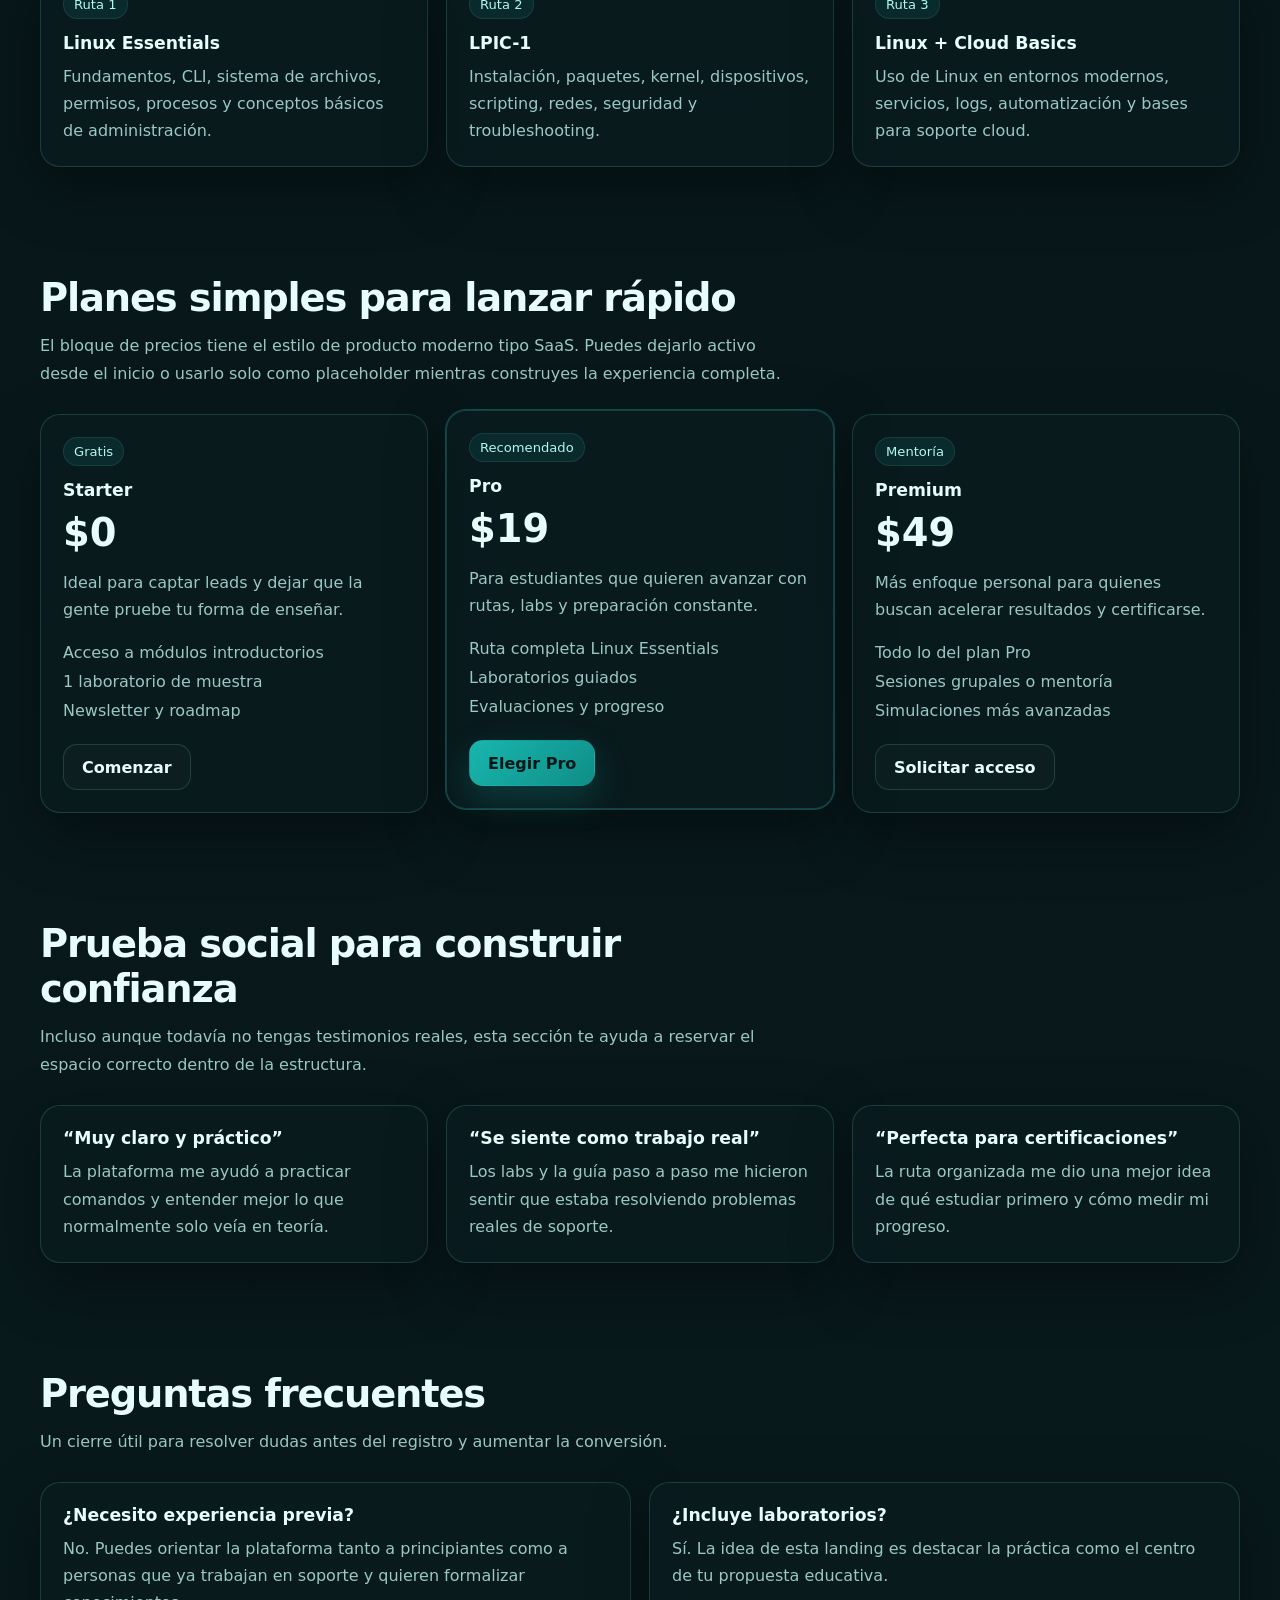
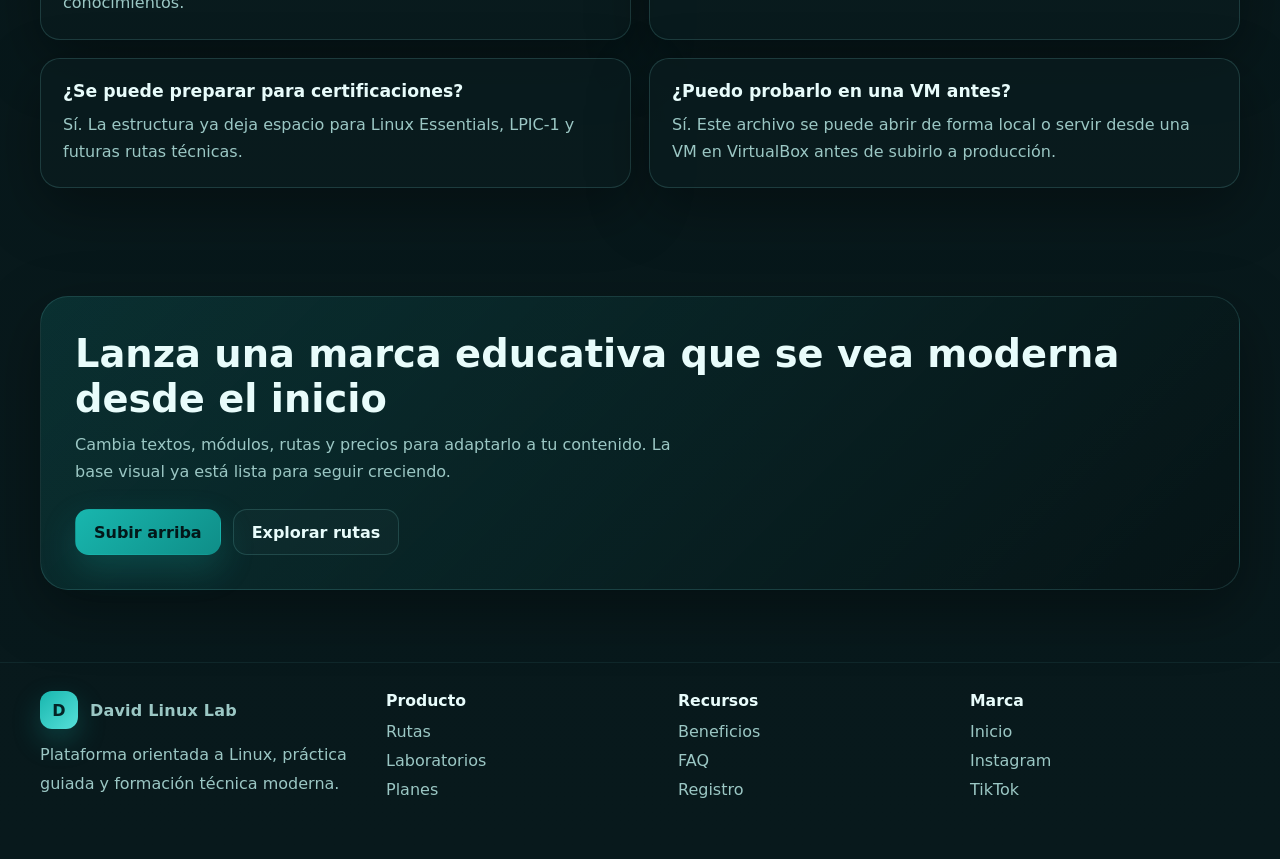
==== commit 0660e7da: "feat: Crear página dedicada Linux Essentials y actualizar landing" ====
--- a/index.html
+++ b/index.html
@@ -15,6 +15,7 @@
       </a>
 
       <nav class="nav-links">
+        <a href="#linux-essentials">Linux Essentials</a>
         <a href="#rutas">Rutas</a>
         <a href="#labs">Laboratorios</a>
         <a href="#beneficios">Beneficios</a>
@@ -92,53 +93,24 @@
       </div>
     </section>
 
-    <section class="section" id="linux-essentials">
-      <div class="container">
-        <div class="section-heading">
-          <h2>Linux Essentials</h2>
-          <p>
-            Bienvenido al primer módulo. Aquí repasamos por qué Linux es una habilidad clave hoy y cómo este camino
-            de aprendizaje te lleva a oportunidades reales en cualquier industria.
+    <section class="section" id="essentials-cta">
+      <div class="container">
+        <div class="section-heading">
+          <h2>Comienza por Linux Essentials</h2>
+          <p>
+            Este módulo introductorio tiene su propia página para que puedas leerlo con calma y volver al contenido del
+            landing cuando quieras.
           </p>
         </div>
 
         <div class="feature-grid">
           <article class="feature-card">
-            <h3><strong>Linux está en todas partes</strong></h3>
-            <p>Hola y bienvenido a Linux Essentials:</p>
+            <h3>Linux está en todas partes</h3>
             <p>
-              Cuando alguien dice que tiene experiencia en Linux, puede referirse a tareas como configurar sistemas,
-              administrar servidores web o trabajar con distintos servicios y programas que funcionan sobre Linux.
-              Con el tiempo, la administración de Linux ha evolucionado hasta abarcar casi todas las tareas que una
-              empresa moderna, institución educativa u organización gubernamental necesita para operar en su día a día.
+              Explora el primer módulo con una explicación profunda sobre por qué Linux es una habilidad clave para todas
+              las carreras técnicas y cómo este camino de aprendizaje te lleva a oportunidades en múltiples industrias.
             </p>
-            <p>
-              Linux está en todas partes, y también las oportunidades laborales relacionadas con Linux. Existe una
-              alta demanda de habilidades en Linux en prácticamente todas las industrias y categorías de trabajo del
-              mundo, y actualmente no hay suficiente talento para cubrir esta creciente necesidad. Además, es
-              gratificante y motivador trabajar con una tecnología que forma parte esencial de la vida moderna,
-              aunque pocas personas comprendan realmente cómo funciona.
-            </p>
-            <p>
-              El camino de aprendizaje que estás comenzando hoy no tiene un punto final. Puede llevarte en muchas
-              direcciones, incluyendo ciberseguridad, desarrollo de aplicaciones y videojuegos, administración de
-              sistemas, redes, big data e inteligencia artificial. Todos estos campos tienen bases sólidas en Linux.
-            </p>
-            <p>
-              Cada vez que realizas una búsqueda en internet, ves un video en tu teléfono o compras algo en línea, es
-              muy probable que Linux esté funcionando detrás de escena. Linux representa un proyecto donde el todo es
-              mayor que la suma de sus partes: un esfuerzo enorme, desarrollado de forma voluntaria, por algunas de las
-              personas más brillantes del mundo.
-            </p>
-            <p>
-              Aunque tu proceso de aprendizaje será continuo, puedes tener la tranquilidad de que estás aprendiendo
-              tecnologías, comandos y metodologías que han demostrado su valor con el paso del tiempo. Linux utiliza y
-              expande muchos de los comandos y formas de trabajo que comenzaron con UNIX, con un ritmo de cambio anual
-              que es bastante manejable. Más de 30 años después, muchos de esos comandos siguen vigentes y son utilizados
-              diariamente por administradores de sistemas, profesionales DevOps y arquitectos de tecnología. Linux es una
-              evolución constante que te permite aprender la mayor parte una vez y mantenerte actualizado mediante
-              pequeños cambios a lo largo del tiempo.
-            </p>
+            <a class="btn btn-primary" href="linux-essentials.html">Ir al módulo</a>
           </article>
         </div>
       </div>
